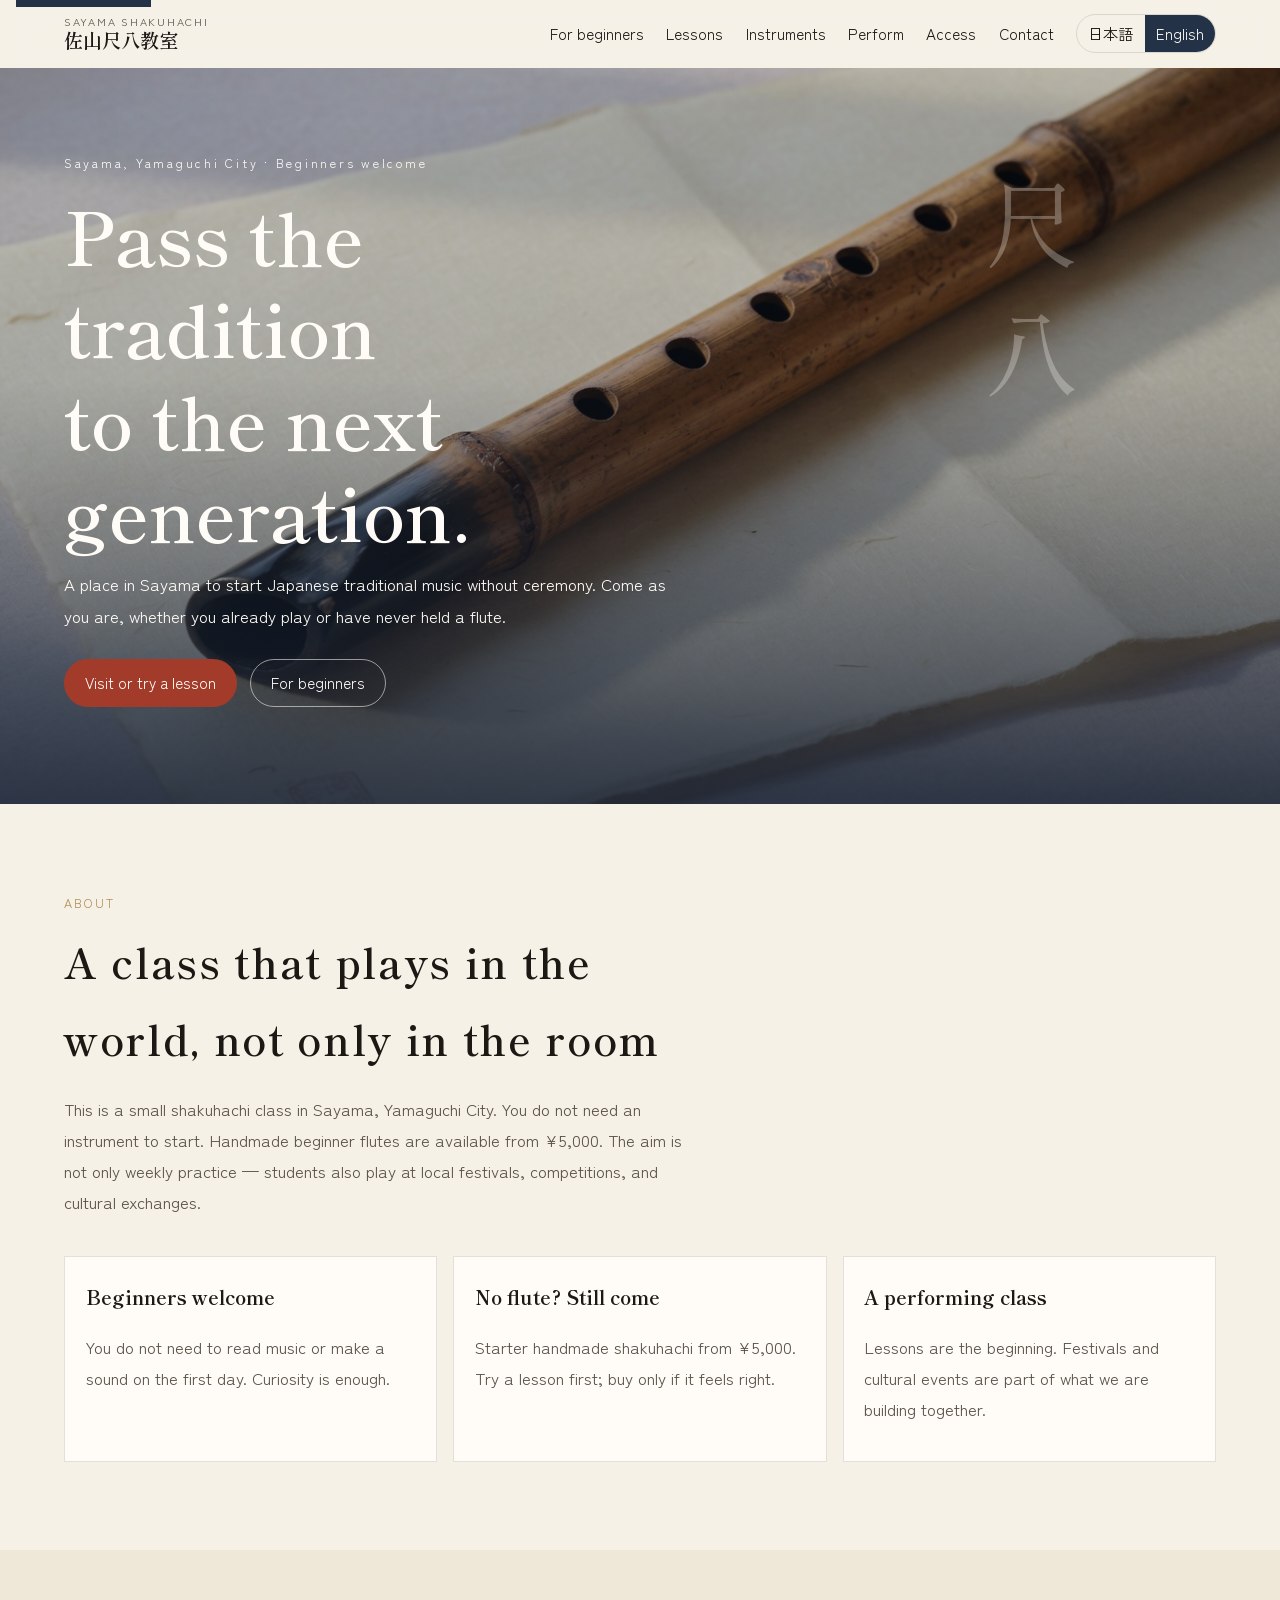
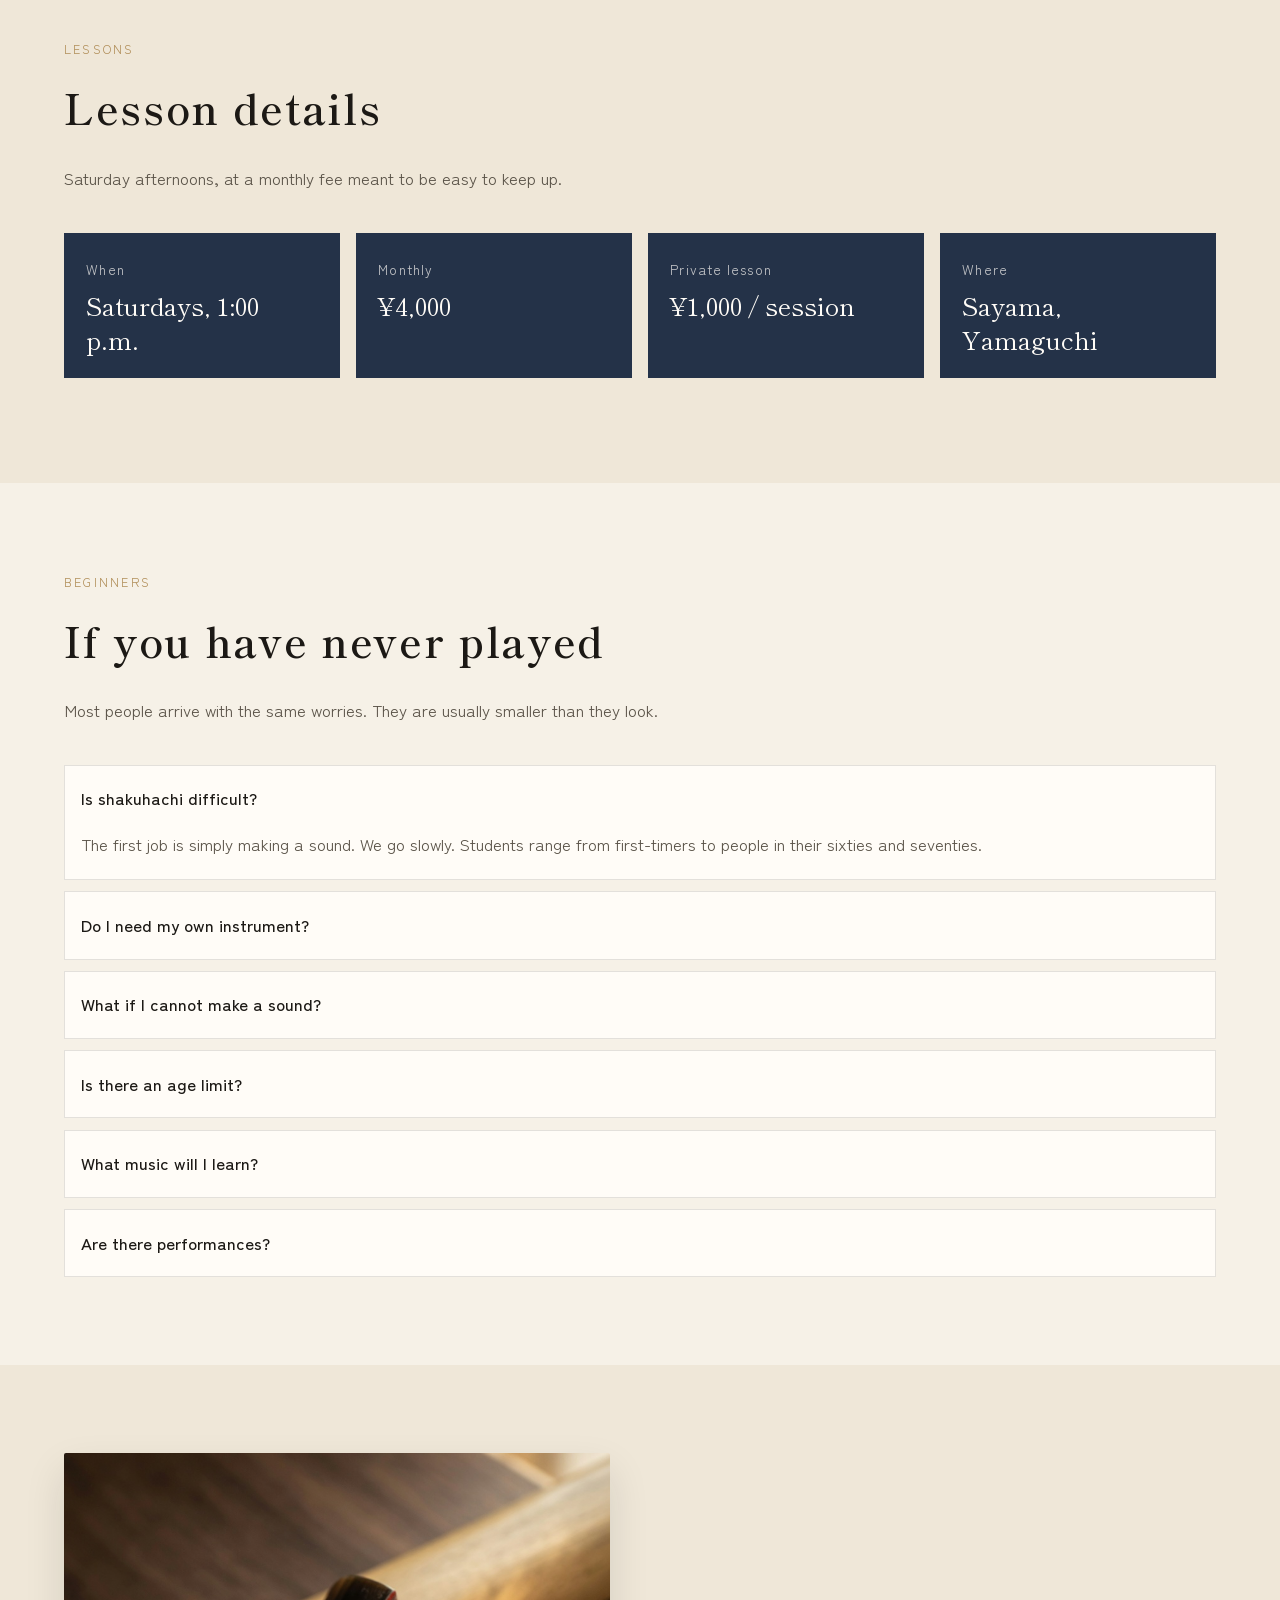
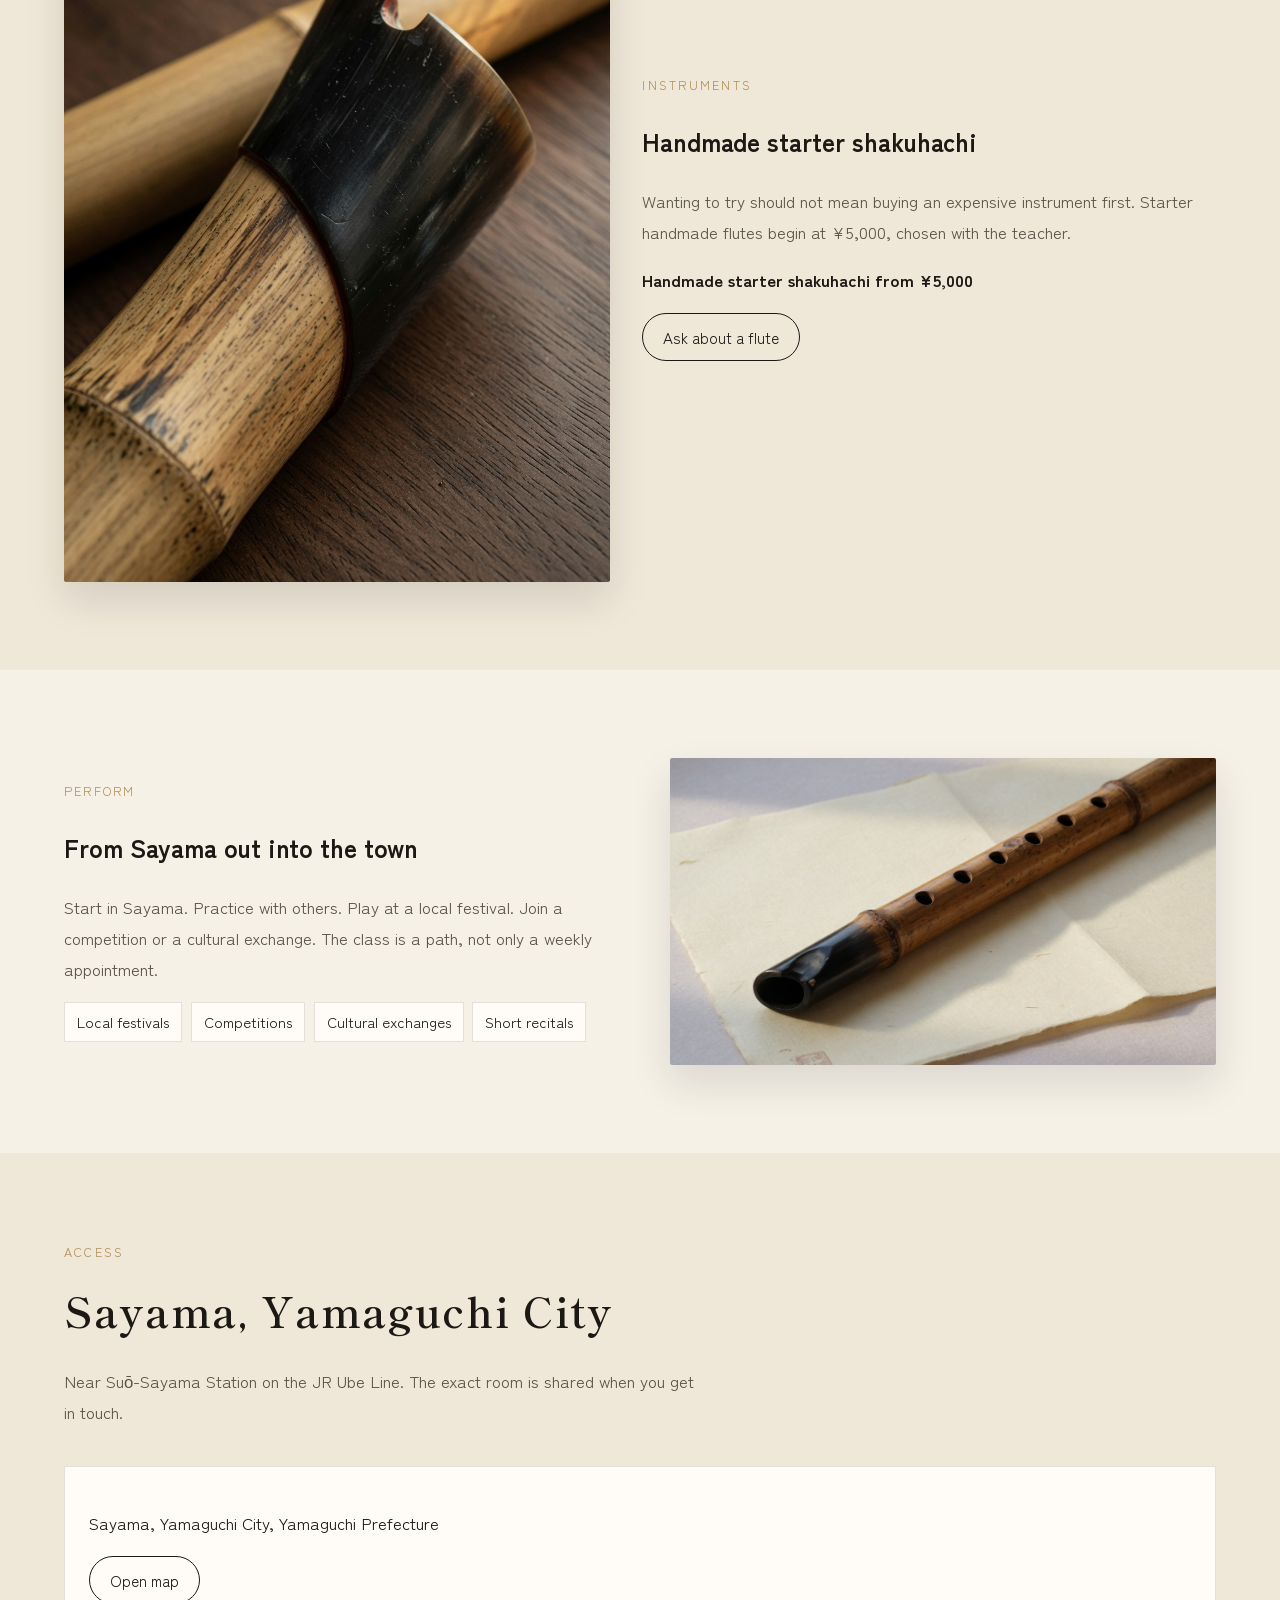
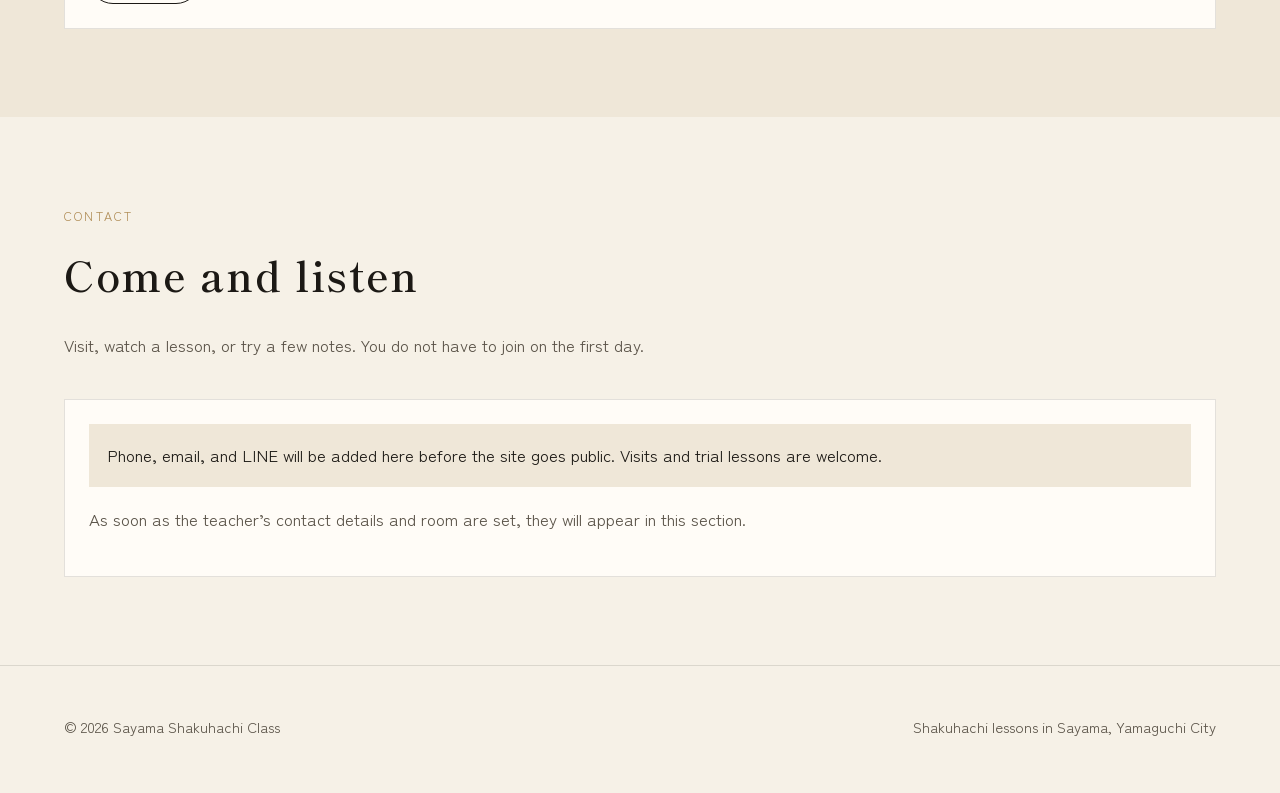
==== en/index.html @ f480b446 "Add Japanese-first shakuhachi class site. Static GitHub Pages site with an English version, ready to" ====
<!DOCTYPE html>
<html lang="en">
  <head>
    <meta charset="utf-8" />
    <meta name="viewport" content="width=device-width, initial-scale=1" />
    <title>Sayama Shakuhachi Class | Beginner-friendly lessons in Yamaguchi</title>
    <meta
      name="description"
      content="A beginner-friendly shakuhachi class in Sayama, Yamaguchi City. Saturdays at 1:00 p.m., ¥4,000 a month. Handmade starter flutes from ¥5,000. Play at local festivals and cultural exchanges."
    />
    <link rel="canonical" href="./" />
    <link rel="alternate" hreflang="en" href="./" />
    <link rel="alternate" hreflang="ja" href="../" />
    <link rel="icon" href="../img/favicon.svg" type="image/svg+xml" />
    <meta property="og:title" content="Sayama Shakuhachi Class | Yamaguchi City" />
    <meta
      property="og:description"
      content="Beginner-friendly shakuhachi lessons in Sayama, Yamaguchi City. Saturdays at 1:00 p.m., ¥4,000 a month."
    />
    <meta property="og:locale" content="en_US" />
    <meta property="og:image" content="../img/hero.jpg" />
    <link rel="preconnect" href="https://fonts.googleapis.com" />
    <link rel="preconnect" href="https://fonts.gstatic.com" crossorigin />
    <link
      href="https://fonts.googleapis.com/css2?family=Shippori+Mincho:wght@500;600;700&family=Zen+Kaku+Gothic+New:wght@400;500;700&display=swap"
      rel="stylesheet"
    />
    <link rel="stylesheet" href="../css/style.css" />
  </head>
  <body>
    <a class="skip-link" href="#main">Skip to content</a>
    <header class="site-header">
      <a class="brand" href="./">
        <span class="brand-en">Sayama Shakuhachi</span>
        <span class="brand-ja">佐山尺八教室</span>
      </a>
      <button class="nav-toggle" type="button" aria-expanded="false" aria-controls="site-nav">Menu</button>
      <nav class="site-nav" id="site-nav">
        <a href="#beginners">For beginners</a>
        <a href="#lessons">Lessons</a>
        <a href="#instruments">Instruments</a>
        <a href="#performances">Perform</a>
        <a href="#access">Access</a>
        <a href="#contact">Contact</a>
        <div class="lang-switch" aria-label="Language">
          <a href="../">日本語</a>
          <a href="./" aria-current="page">English</a>
        </div>
      </nav>
    </header>

    <main id="main">
      <section class="hero">
        <img src="../img/hero.jpg" alt="A shakuhachi flute resting on handmade paper" />
        <p class="kana" aria-hidden="true">尺八</p>
        <div class="hero-copy">
          <p class="eyebrow">Sayama, Yamaguchi City · Beginners welcome</p>
          <h1>Pass the tradition<br />to the next generation.</h1>
          <p class="lede">
            A place in Sayama to start Japanese traditional music without ceremony. Come as you are, whether you already play or have never held a flute.
          </p>
          <div class="hero-actions">
            <a class="button button-primary" href="#contact">Visit or try a lesson</a>
            <a class="button button-ghost" href="#beginners">For beginners</a>
          </div>
        </div>
      </section>

      <section class="section">
        <div class="section-narrow">
          <div class="section-head">
            <p class="section-kicker">ABOUT</p>
            <h2>A class that plays in the world, not only in the room</h2>
            <p class="muted">
              This is a small shakuhachi class in Sayama, Yamaguchi City. You do not need an instrument to start. Handmade beginner flutes are available from ¥5,000. The aim is not only weekly practice — students also play at local festivals, competitions, and cultural exchanges.
            </p>
          </div>
          <div class="pillars">
            <article class="pillar">
              <strong>Beginners welcome</strong>
              <p class="muted">You do not need to read music or make a sound on the first day. Curiosity is enough.</p>
            </article>
            <article class="pillar">
              <strong>No flute? Still come</strong>
              <p class="muted">Starter handmade shakuhachi from ¥5,000. Try a lesson first; buy only if it feels right.</p>
            </article>
            <article class="pillar">
              <strong>A performing class</strong>
              <p class="muted">Lessons are the beginning. Festivals and cultural events are part of what we are building together.</p>
            </article>
          </div>
        </div>
      </section>

      <section class="section" id="lessons" style="background: var(--paper-2)">
        <div class="section-narrow">
          <div class="section-head">
            <p class="section-kicker">LESSONS</p>
            <h2>Lesson details</h2>
            <p class="muted">Saturday afternoons, at a monthly fee meant to be easy to keep up.</p>
          </div>
          <dl class="facts">
            <div class="fact">
              <dt>When</dt>
              <dd>Saturdays, 1:00 p.m.</dd>
            </div>
            <div class="fact">
              <dt>Monthly</dt>
              <dd>¥4,000</dd>
            </div>
            <div class="fact">
              <dt>Private lesson</dt>
              <dd>¥1,000 / session</dd>
            </div>
            <div class="fact">
              <dt>Where</dt>
              <dd>Sayama, Yamaguchi</dd>
            </div>
          </dl>
        </div>
      </section>

      <section class="section" id="beginners">
        <div class="section-narrow">
          <div class="section-head">
            <p class="section-kicker">BEGINNERS</p>
            <h2>If you have never played</h2>
            <p class="muted">Most people arrive with the same worries. They are usually smaller than they look.</p>
          </div>
          <div class="faq">
            <details open>
              <summary>Is shakuhachi difficult?</summary>
              <p>The first job is simply making a sound. We go slowly. Students range from first-timers to people in their sixties and seventies.</p>
            </details>
            <details>
              <summary>Do I need my own instrument?</summary>
              <p>No. Handmade starter flutes are available from ¥5,000. Come and try before you buy.</p>
            </details>
            <details>
              <summary>What if I cannot make a sound?</summary>
              <p>That is normal. Air escapes at first. The class exists partly to share the moment it finally speaks.</p>
            </details>
            <details>
              <summary>Is there an age limit?</summary>
              <p>No upper limit. Current students include people aged 60–70. Younger students and complete beginners are especially welcome.</p>
            </details>
            <details>
              <summary>What music will I learn?</summary>
              <p>Breath and fingering first, then classical pieces and approachable tunes. We do not rush anyone into repertoire they are not ready for.</p>
            </details>
            <details>
              <summary>Are there performances?</summary>
              <p>Yes. Local festivals, competitions, and cultural exchanges. You can take part when you want to — it is an invitation, not a requirement.</p>
            </details>
          </div>
        </div>
      </section>

      <section class="section" id="instruments" style="background: var(--paper-2)">
        <div class="section-narrow split">
          <img src="../img/detail.jpg" alt="Close-up of a shakuhachi blowing edge" />
          <div>
            <p class="section-kicker">INSTRUMENTS</p>
            <h2>Handmade starter shakuhachi</h2>
            <p class="muted">
              Wanting to try should not mean buying an expensive instrument first. Starter handmade flutes begin at ¥5,000, chosen with the teacher.
            </p>
            <p><strong>Handmade starter shakuhachi from ¥5,000</strong></p>
            <a class="button button-on-paper" href="#contact">Ask about a flute</a>
          </div>
        </div>
      </section>

      <section class="section" id="performances">
        <div class="section-narrow split reverse">
          <img src="../img/hero.jpg" alt="A shakuhachi at rest" />
          <div>
            <p class="section-kicker">PERFORM</p>
            <h2>From Sayama out into the town</h2>
            <p class="muted">
              Start in Sayama. Practice with others. Play at a local festival. Join a competition or a cultural exchange. The class is a path, not only a weekly appointment.
            </p>
            <ul class="chips">
              <li>Local festivals</li>
              <li>Competitions</li>
              <li>Cultural exchanges</li>
              <li>Short recitals</li>
            </ul>
          </div>
        </div>
      </section>

      <section class="section" id="access" style="background: var(--paper-2)">
        <div class="section-narrow">
          <div class="section-head">
            <p class="section-kicker">ACCESS</p>
            <h2>Sayama, Yamaguchi City</h2>
            <p class="muted">
              Near Suō-Sayama Station on the JR Ube Line. The exact room is shared when you get in touch.
            </p>
          </div>
          <div class="access-card">
            <p><strong data-venue-name></strong></p>
            <p data-venue-address>Sayama, Yamaguchi City, Yamaguchi Prefecture</p>
            <a class="button button-on-paper" data-maps-href href="https://maps.google.com/?q=山口県山口市佐山" target="_blank" rel="noopener">Open map</a>
          </div>
        </div>
      </section>

      <section class="section" id="contact">
        <div class="section-narrow">
          <div class="section-head">
            <p class="section-kicker">CONTACT</p>
            <h2>Come and listen</h2>
            <p class="muted">Visit, watch a lesson, or try a few notes. You do not have to join on the first day.</p>
          </div>
          <div class="contact-card" data-contact-ready hidden>
            <dl class="contact-list">
              <div data-requires hidden>
                <dt>Email</dt>
                <dd><a data-email-href href="#"><span data-email-text></span></a></dd>
              </div>
              <div data-requires hidden>
                <dt>Phone</dt>
                <dd><a data-phone-href href="#"><span data-phone-text></span></a></dd>
              </div>
              <div data-requires hidden>
                <dt>LINE</dt>
                <dd><a data-line-href href="#">Add on LINE</a></dd>
              </div>
            </dl>
          </div>
          <div class="contact-card" data-contact-pending>
            <p class="notice">Phone, email, and LINE will be added here before the site goes public. Visits and trial lessons are welcome.</p>
            <p class="muted">As soon as the teacher’s contact details and room are set, they will appear in this section.</p>
          </div>
        </div>
      </section>
    </main>

    <footer class="site-footer">
      <p>© <span data-year></span> Sayama Shakuhachi Class</p>
      <p>Shakuhachi lessons in Sayama, Yamaguchi City</p>
    </footer>
    <script src="../js/config.js"></script>
    <script src="../js/main.js"></script>
  </body>
</html>
---- css/style.css ----
:root {
  --paper: #f6f1e7;
  --paper-2: #efe7d8;
  --ink: #1c1915;
  --ink-soft: #5a5348;
  --line: rgba(28, 25, 21, 0.12);
  --indigo: #243248;
  --indigo-deep: #182233;
  --bamboo: #6d7f54;
  --vermillion: #a33b2b;
  --gold: #b08d57;
  --white: #fffcf7;
  --shadow: 0 18px 40px rgba(28, 25, 21, 0.12);
  --serif: "Shippori Mincho", "Hiragino Mincho ProN", "Yu Mincho", serif;
  --sans: "Zen Kaku Gothic New", "Hiragino Sans", "Yu Gothic", sans-serif;
  --header: 4.25rem;
}

*,
*::before,
*::after {
  box-sizing: border-box;
}

html {
  scroll-behavior: smooth;
}

html:lang(ja) {
  hanging-punctuation: allow-end;
}

html,
body {
  max-width: 100%;
}

body {
  margin: 0;
  color: var(--ink);
  background: var(--paper);
  font-family: var(--sans);
  font-size: 1.05rem;
  line-height: 1.85;
  text-underline-offset: 0.18em;
}

body.nav-open {
  overflow: hidden;
}

img {
  max-width: 100%;
  height: auto;
  display: block;
}

a {
  color: inherit;
}

a:hover {
  color: var(--vermillion);
}

:focus-visible {
  outline: 2px solid var(--vermillion);
  outline-offset: 3px;
}

.skip-link {
  position: absolute;
  left: 1rem;
  top: -40px;
  z-index: 80;
  background: var(--indigo);
  color: var(--white);
  padding: 0.5rem 0.8rem;
}

.skip-link:focus {
  top: 1rem;
}

.site-header {
  position: sticky;
  top: 0;
  z-index: 40;
  display: flex;
  align-items: center;
  justify-content: space-between;
  gap: 1rem;
  min-height: var(--header);
  padding: 0.7rem 1.25rem;
  background: rgba(246, 241, 231, 0.88);
  backdrop-filter: blur(14px);
  border-bottom: 1px solid transparent;
}

.site-header.is-scrolled {
  border-bottom-color: var(--line);
}

.brand {
  display: flex;
  flex-direction: column;
  text-decoration: none;
  line-height: 1.2;
}

.brand-en {
  font-size: 0.68rem;
  letter-spacing: 0.16em;
  color: var(--ink-soft);
  text-transform: uppercase;
}

.brand-ja {
  font-family: var(--serif);
  font-size: 1.2rem;
  font-weight: 600;
}

.nav-toggle {
  display: none;
  margin-left: auto;
  flex: 0 0 auto;
  min-width: 2.75rem;
  height: 2.75rem;
  padding: 0 0.7rem;
  border: 1px solid var(--ink);
  background: var(--white);
  color: var(--ink);
  font-size: 0.85rem;
  letter-spacing: 0.08em;
  cursor: pointer;
}

.site-nav {
  display: flex;
  align-items: center;
  gap: 1.4rem;
}

.site-nav a {
  text-decoration: none;
  font-size: 0.95rem;
}

.lang-switch {
  display: inline-flex;
  border: 1px solid var(--line);
  border-radius: 999px;
  overflow: hidden;
  font-size: 0.82rem;
}

.lang-switch a {
  padding: 0.28rem 0.7rem;
  text-decoration: none;
}

.lang-switch a[aria-current="page"] {
  background: var(--indigo);
  color: var(--white);
}

.hero {
  position: relative;
  display: block;
  min-height: min(46rem, calc(100svh - var(--header)));
  color: var(--white);
  overflow: hidden;
}

.hero img {
  position: absolute;
  inset: 0;
  z-index: 0;
  width: 100%;
  height: 100%;
  max-width: none;
  object-fit: cover;
}

.hero::after {
  content: "";
  position: absolute;
  inset: 0;
  background: linear-gradient(
    180deg,
    rgba(24, 34, 51, 0.18) 0%,
    rgba(24, 34, 51, 0.28) 42%,
    rgba(24, 34, 51, 0.86) 100%
  );
}

.hero-copy {
  position: relative;
  z-index: 1;
  width: 100%;
  max-width: 46rem;
  padding: 8vh 1.25rem 10vh;
}

.eyebrow {
  display: inline-block;
  margin-bottom: 0.8rem;
  letter-spacing: 0.22em;
  font-size: 0.78rem;
}

.hero h1 {
  margin: 0 0 0.8rem;
  font-family: var(--serif);
  font-size: clamp(2.1rem, 8vw, 4.6rem);
  font-weight: 600;
  line-height: 1.25;
  letter-spacing: 0.06em;
  overflow-wrap: anywhere;
}

:lang(en) .hero h1 {
  letter-spacing: 0;
}

.lede {
  margin: 0 0 1.6rem;
  font-size: 1.05rem;
  line-height: 1.9;
  max-width: 38rem;
  overflow-wrap: anywhere;
}

.hero-actions {
  display: flex;
  flex-wrap: wrap;
  gap: 0.8rem;
}

.kana {
  position: absolute;
  z-index: 1;
  top: 12vh;
  right: 5vw;
  font-family: var(--serif);
  font-size: clamp(3rem, 8vw, 6rem);
  letter-spacing: 0.35em;
  writing-mode: vertical-rl;
  opacity: 0.28;
  pointer-events: none;
}

.button {
  display: inline-flex;
  align-items: center;
  justify-content: center;
  min-height: 3rem;
  padding: 0.55rem 1.25rem;
  border-radius: 999px;
  text-decoration: none;
  border: 1px solid transparent;
  font-size: 0.95rem;
}

.button-primary {
  background: var(--vermillion);
  color: var(--white);
}

.button-primary:hover {
  color: var(--white);
  filter: brightness(1.05);
}

.button-ghost {
  border-color: rgba(255, 252, 247, 0.55);
  color: var(--white);
}

.button-ghost:hover {
  color: var(--white);
  background: rgba(255, 252, 247, 0.08);
}

.button-on-paper {
  border-color: var(--ink);
}

.section {
  padding: 5.5rem 1.25rem;
}

.section-narrow {
  max-width: 72rem;
  margin: 0 auto;
}

.section-head {
  max-width: 40rem;
  margin-bottom: 2.4rem;
}

.section-head h2 {
  margin: 0 0 0.7rem;
  font-family: var(--serif);
  font-size: clamp(1.7rem, 4vw, 2.6rem);
  font-weight: 600;
  letter-spacing: 0.04em;
  overflow-wrap: anywhere;
}

.section-kicker {
  margin: 0 0 0.5rem;
  color: var(--gold);
  letter-spacing: 0.18em;
  font-size: 0.78rem;
}

.muted {
  color: var(--ink-soft);
}

.pillars {
  display: grid;
  gap: 1rem;
}

.pillar {
  background: var(--white);
  padding: 1.4rem 1.3rem 1.2rem;
  border: 1px solid var(--line);
}

.pillar strong {
  display: block;
  font-family: var(--serif);
  font-size: 1.2rem;
  margin-bottom: 0.4rem;
}

.facts {
  display: grid;
  gap: 1rem;
}

.fact {
  background: var(--indigo);
  color: var(--white);
  padding: 1.5rem 1.4rem 1.3rem;
}

.fact dt {
  margin: 0 0 0.35rem;
  opacity: 0.72;
  font-size: 0.86rem;
  letter-spacing: 0.08em;
}

.fact dd {
  margin: 0;
  font-family: var(--serif);
  font-size: 1.55rem;
  line-height: 1.4;
}

.split {
  display: grid;
  gap: 2rem;
  align-items: center;
}

.split img {
  width: 100%;
  border-radius: 2px;
  box-shadow: var(--shadow);
}

.faq {
  display: grid;
  gap: 0.7rem;
}

.faq details {
  background: var(--white);
  border: 1px solid var(--line);
  padding: 0.2rem 1rem;
}

.faq summary {
  cursor: pointer;
  font-weight: 500;
  padding: 0.9rem 0;
  list-style: none;
}

.faq summary::-webkit-details-marker {
  display: none;
}

.faq details p {
  margin: 0 0 1rem;
  color: var(--ink-soft);
}

.chips {
  display: flex;
  flex-wrap: wrap;
  gap: 0.55rem;
  padding: 0;
  margin: 1rem 0 0;
  list-style: none;
}

.chips li {
  border: 1px solid var(--line);
  padding: 0.35rem 0.75rem;
  background: var(--white);
  font-size: 0.92rem;
}

.access-card,
.contact-card {
  background: var(--white);
  border: 1px solid var(--line);
  padding: 1.5rem;
}

.contact-card[hidden],
[hidden] {
  display: none !important;
}

.contact-list {
  margin: 0;
}

.contact-list div {
  display: flex;
  justify-content: space-between;
  gap: 1rem;
  padding: 0.7rem 0;
  border-bottom: 1px solid var(--line);
}

.notice {
  background: var(--paper-2);
  padding: 1rem 1.1rem;
  margin: 0 0 1rem;
}

.site-footer {
  padding: 2rem 1.25rem 2.4rem;
  border-top: 1px solid var(--line);
  display: flex;
  flex-wrap: wrap;
  justify-content: space-between;
  gap: 0.8rem;
  color: var(--ink-soft);
  font-size: 0.92rem;
}

@media (min-width: 560px) {
  .facts {
    grid-template-columns: repeat(2, 1fr);
  }
}

@media (min-width: 720px) {
  .site-header,
  .hero-copy,
  .section,
  .site-footer {
    padding-left: 5vw;
    padding-right: 5vw;
  }

  .pillars {
    grid-template-columns: repeat(3, 1fr);
  }

  .split {
    grid-template-columns: 1fr 1.05fr;
  }

  .split.reverse {
    grid-template-columns: 1.05fr 1fr;
  }

  .split.reverse img {
    order: 2;
  }
}

@media (min-width: 960px) {
  .facts {
    grid-template-columns: repeat(4, 1fr);
  }
}

@media (max-width: 820px) {
  .site-header {
    padding-right: 6.5rem;
  }

  .nav-toggle {
    display: block;
    position: fixed;
    top: 0.65rem;
    right: 0.75rem;
    z-index: 60;
  }

  .lede {
    font-size: 0.98rem;
    padding-right: 0.25rem;
  }

  :lang(en) .hero h1 {
    font-size: 2rem;
  }

  .eyebrow {
    letter-spacing: 0.08em;
    overflow-wrap: anywhere;
  }

  .site-nav {
    position: fixed;
    inset: var(--header) 0 0 0;
    display: none;
    flex-direction: column;
    align-items: flex-start;
    gap: 0;
    padding: 1rem 1.25rem 2rem;
    background: var(--paper);
    overflow: auto;
  }

  .site-nav.is-open {
    display: flex;
  }

  .site-nav a {
    width: 100%;
    padding: 0.9rem 0;
    border-bottom: 1px solid var(--line);
    font-size: 1.1rem;
  }

  .lang-switch {
    margin-top: 1.2rem;
  }

  .kana {
    display: none;
  }
}

@media (prefers-reduced-motion: reduce) {
  html {
    scroll-behavior: auto;
  }
}
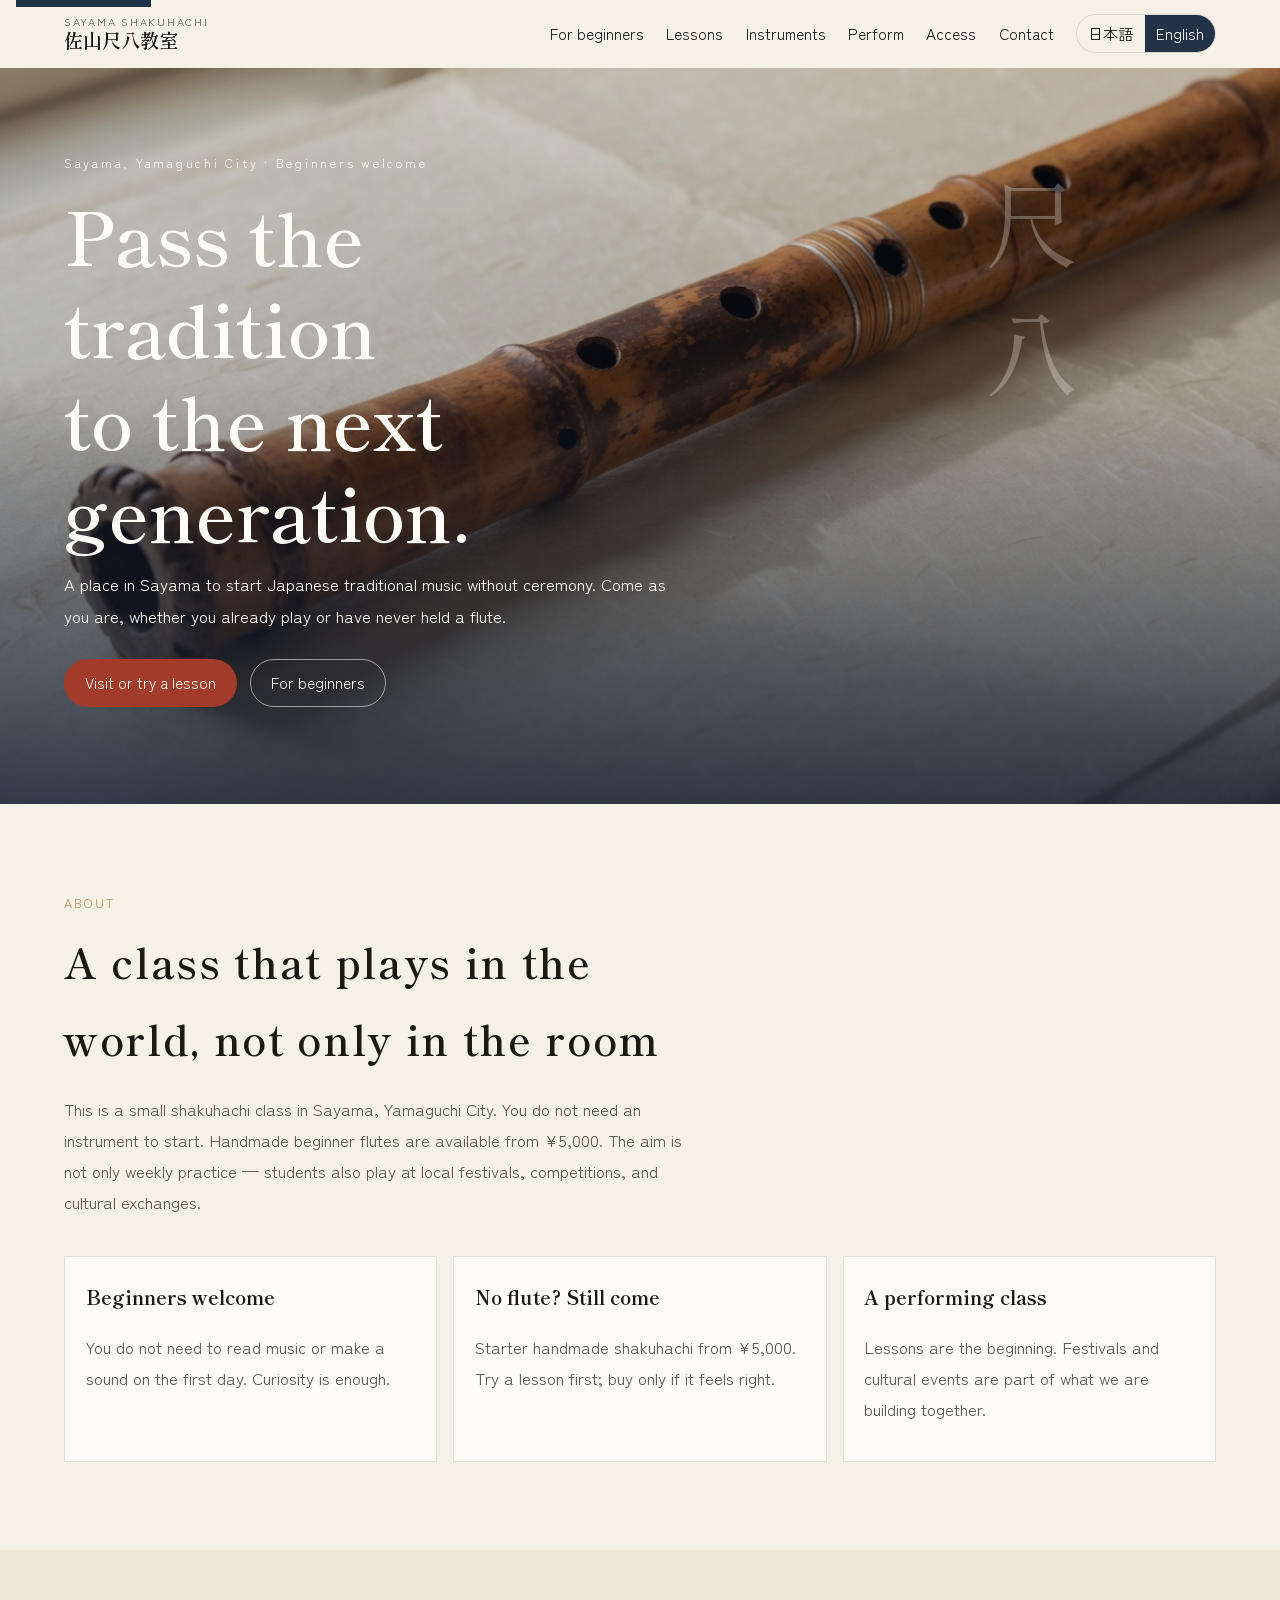
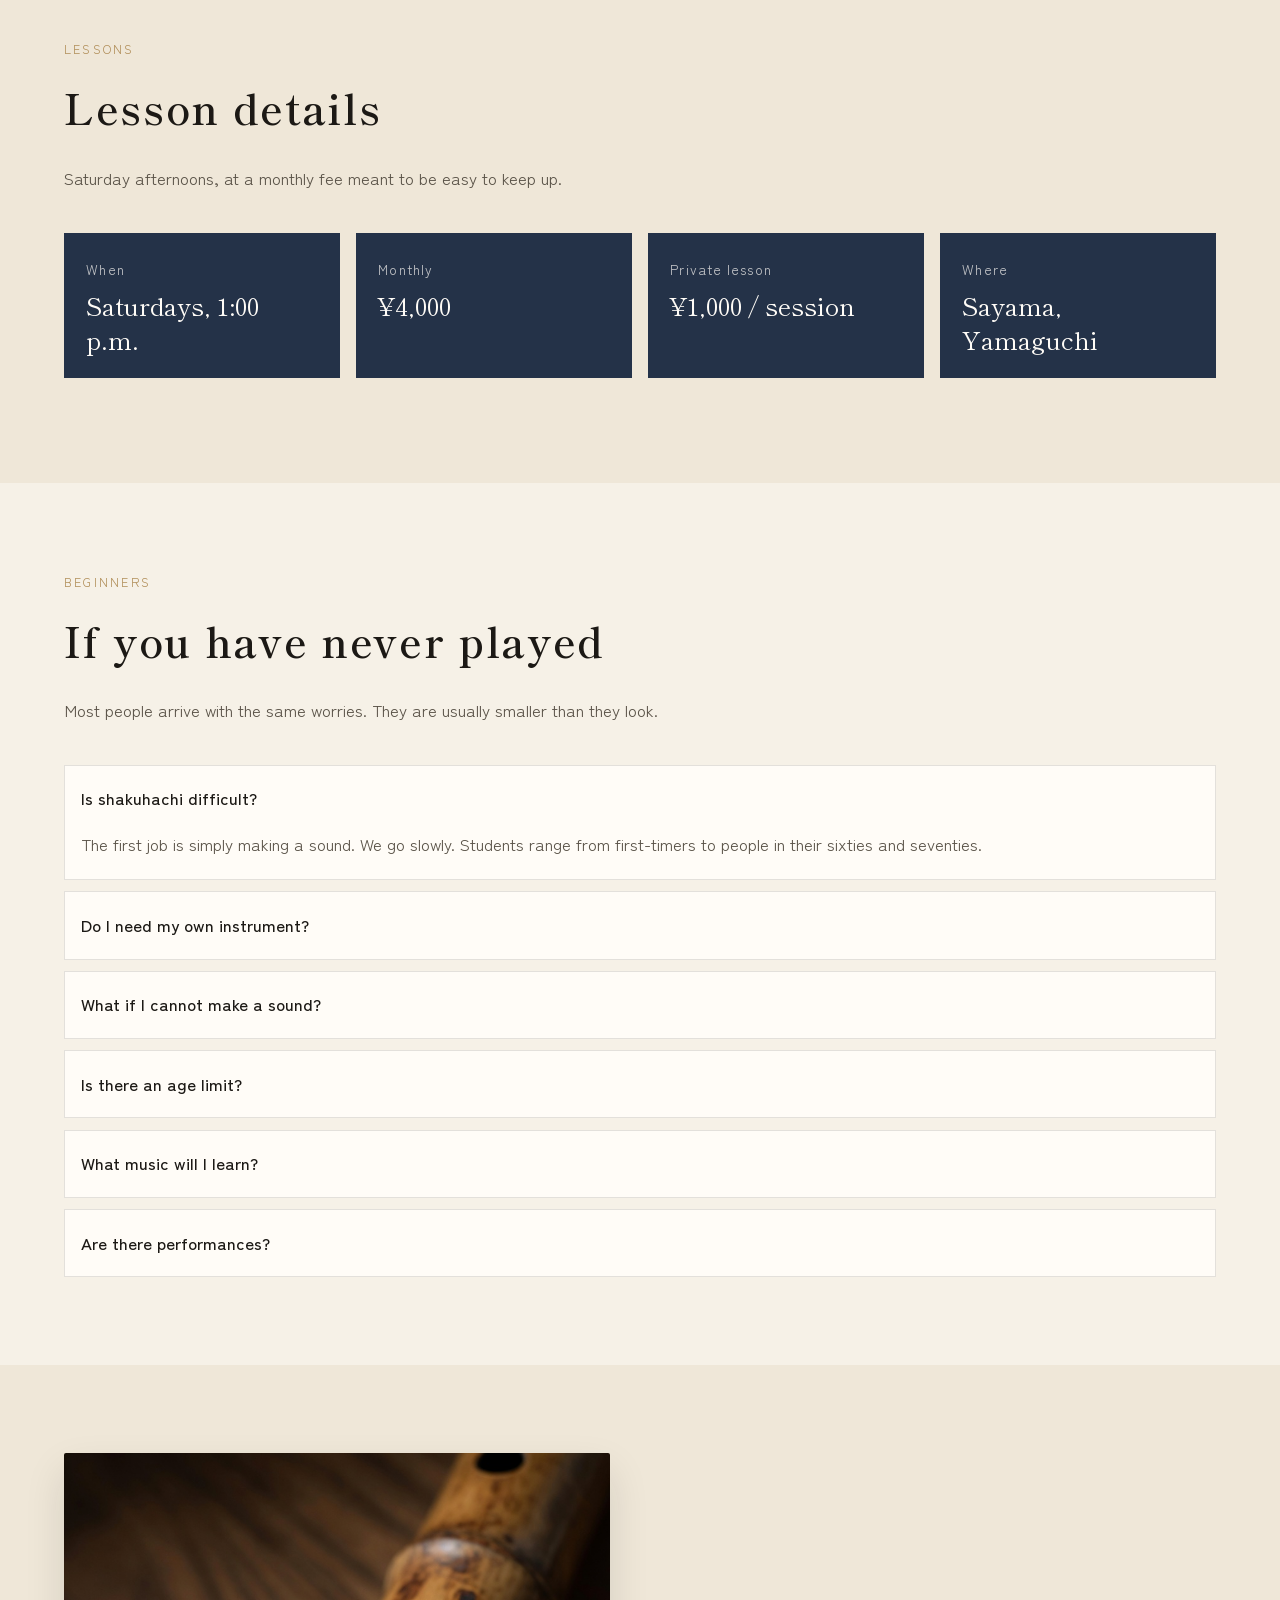
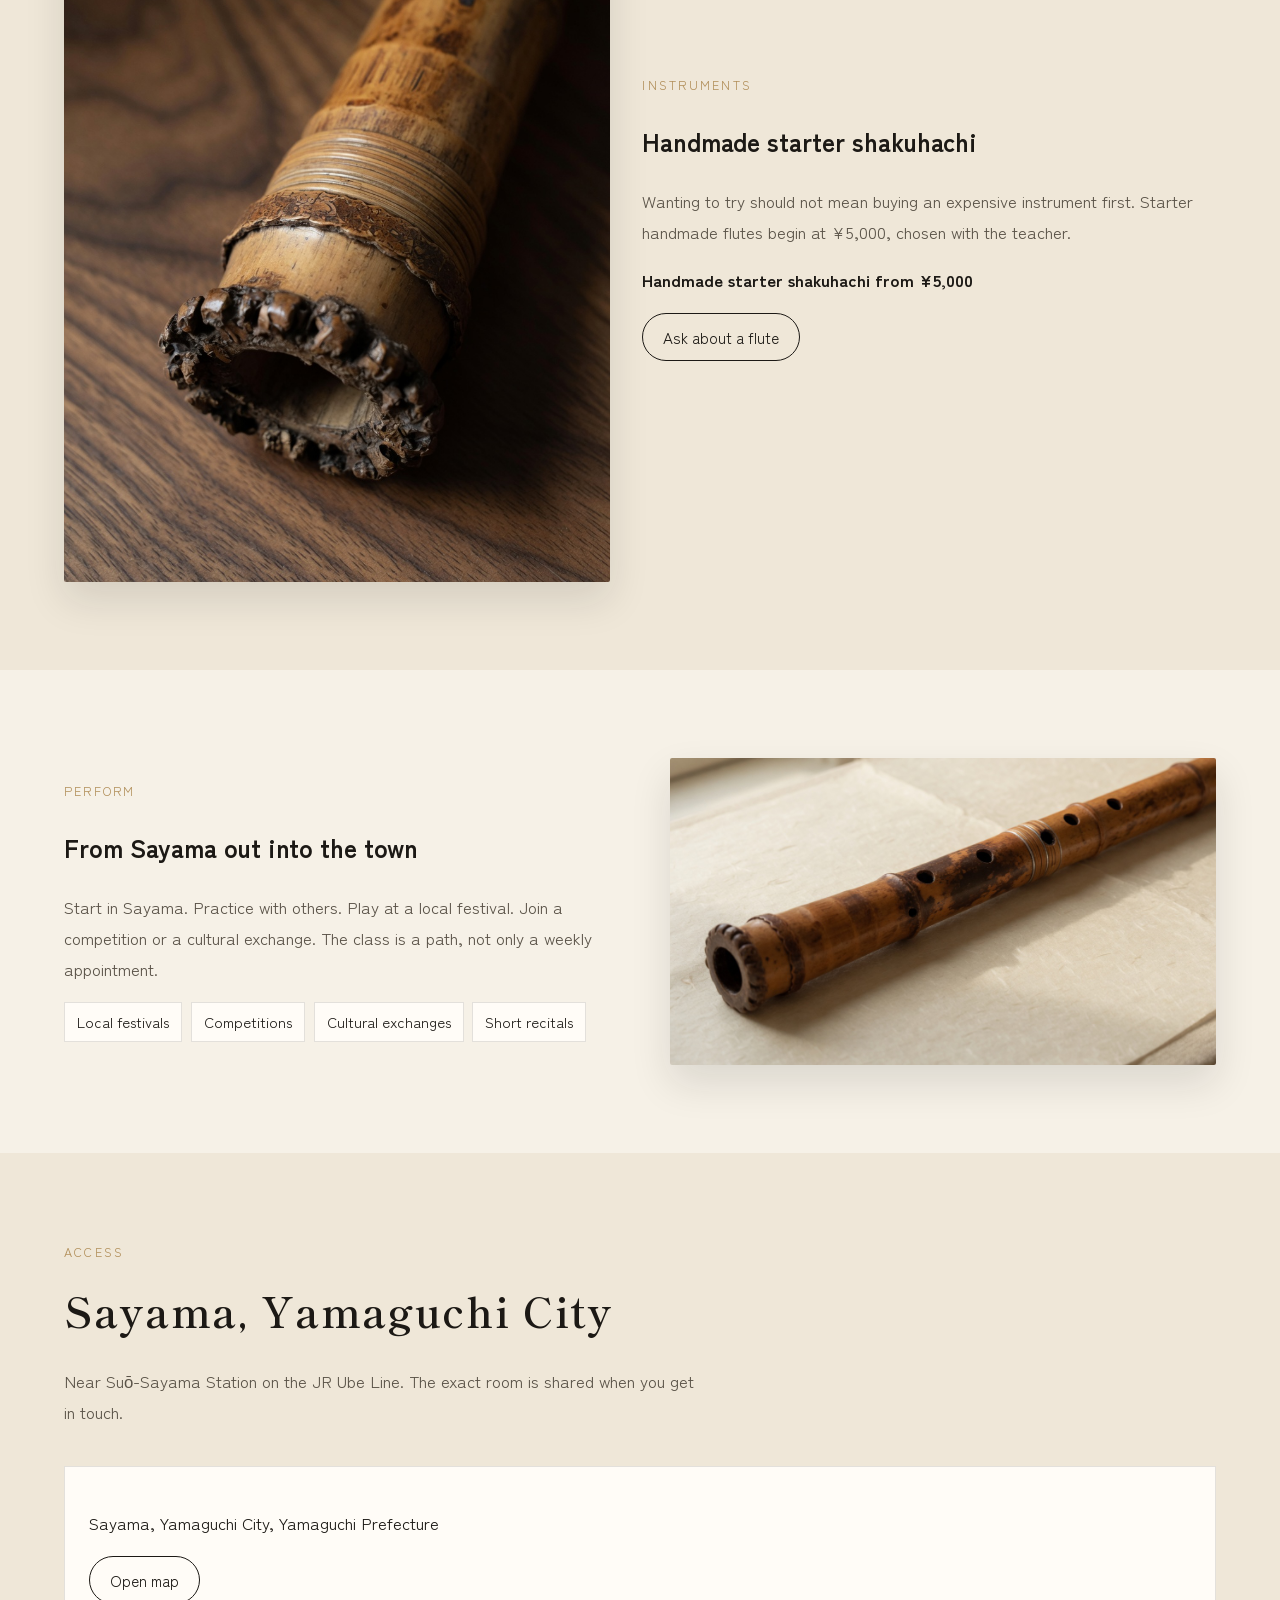
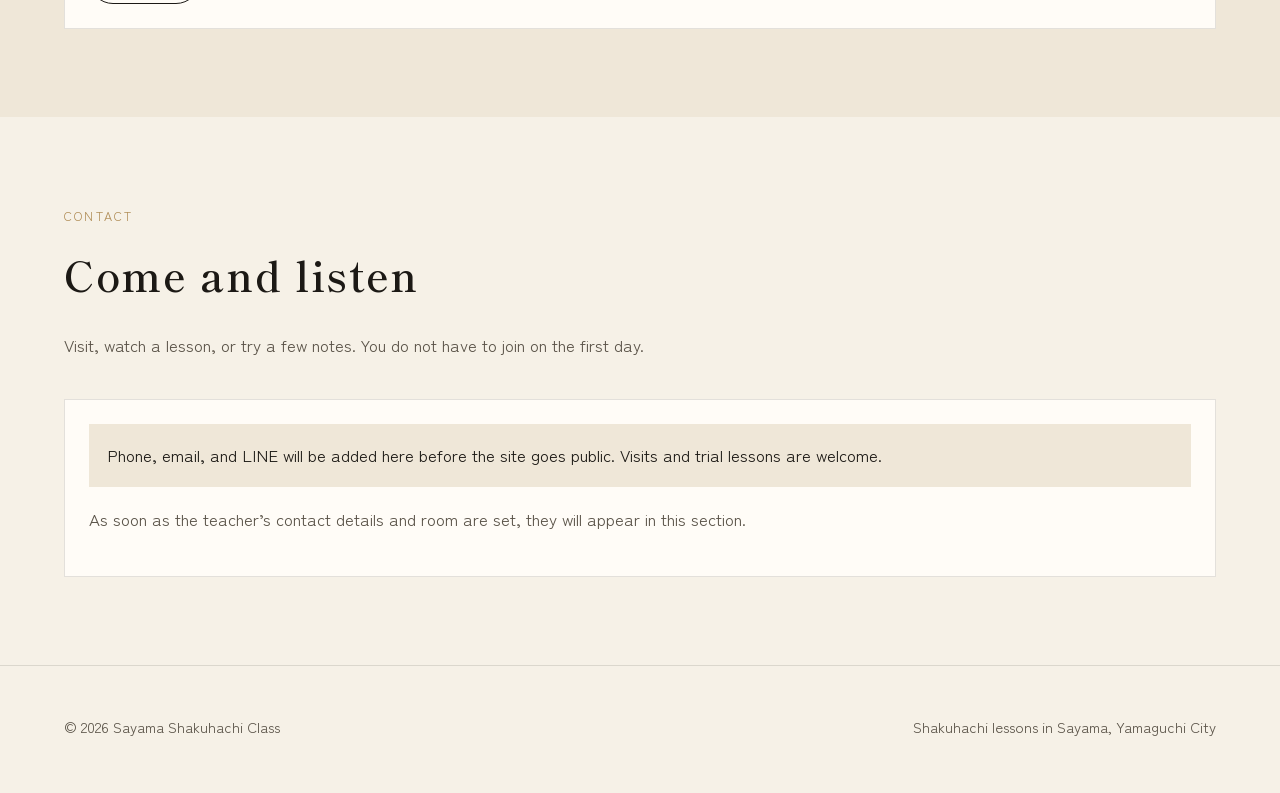
==== commit 7950ed5d: "Use the instructor’s handmade shakuhachi as the site photography. Replace the generic flute still-li" ====
--- a/en/index.html
+++ b/en/index.html
@@ -158,7 +158,7 @@
 
       <section class="section" id="instruments" style="background: var(--paper-2)">
         <div class="section-narrow split">
-          <img src="../img/detail.jpg" alt="Close-up of a shakuhachi blowing edge" />
+          <img src="../img/detail.jpg" alt="Close-up of the handmade shakuhachi root end" />
           <div>
             <p class="section-kicker">INSTRUMENTS</p>
             <h2>Handmade starter shakuhachi</h2>
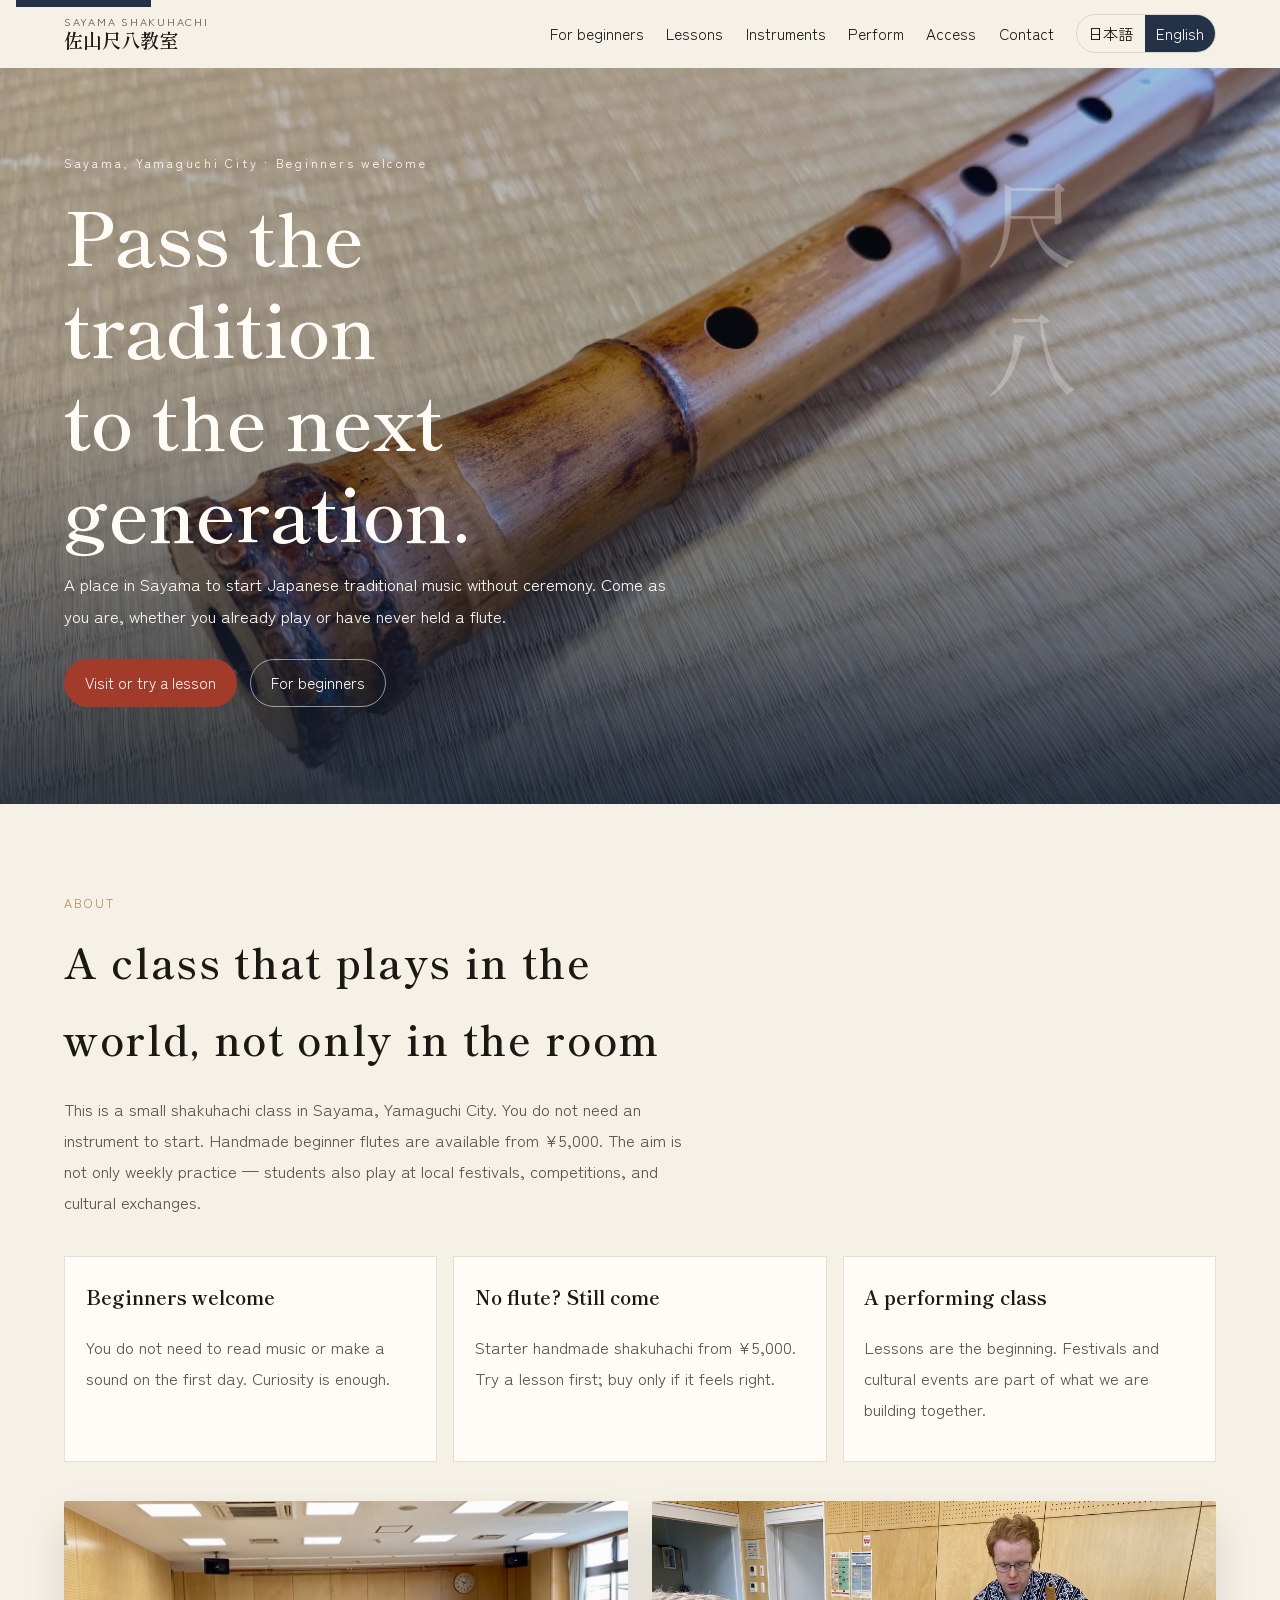
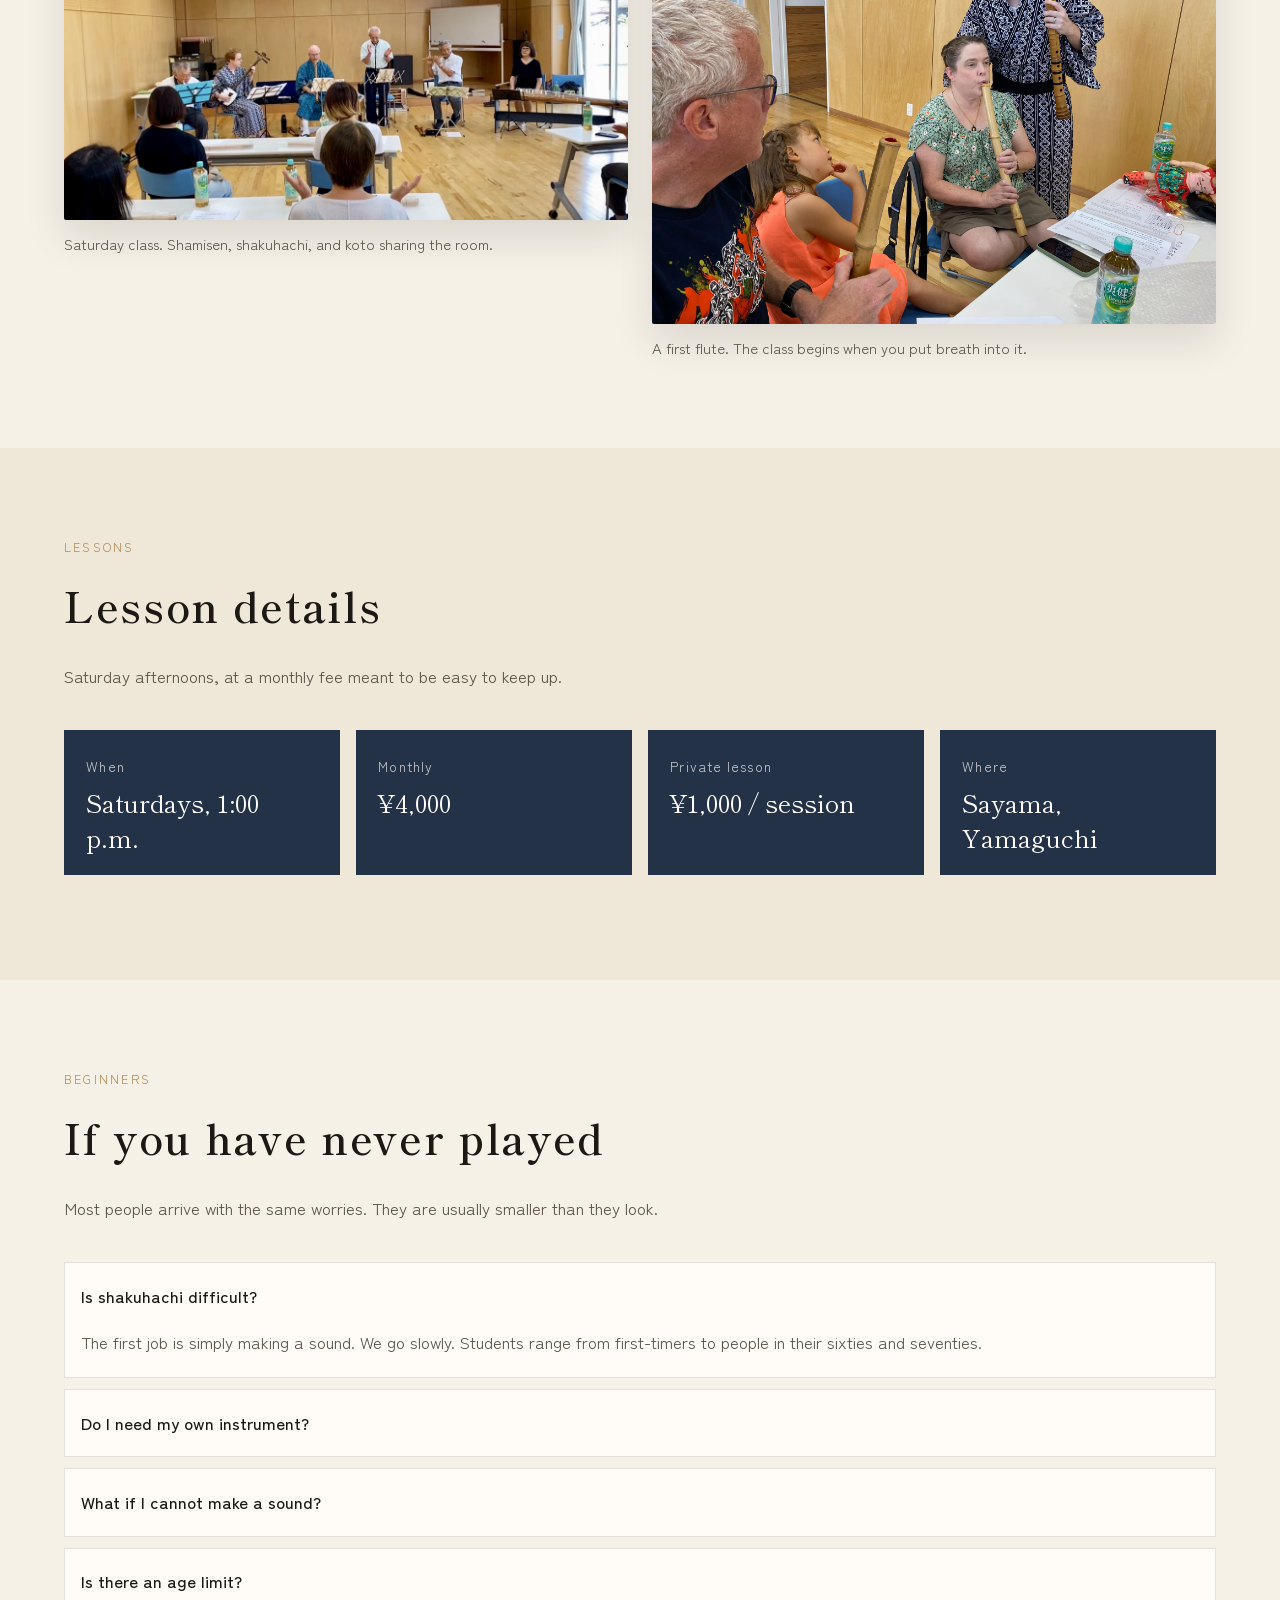
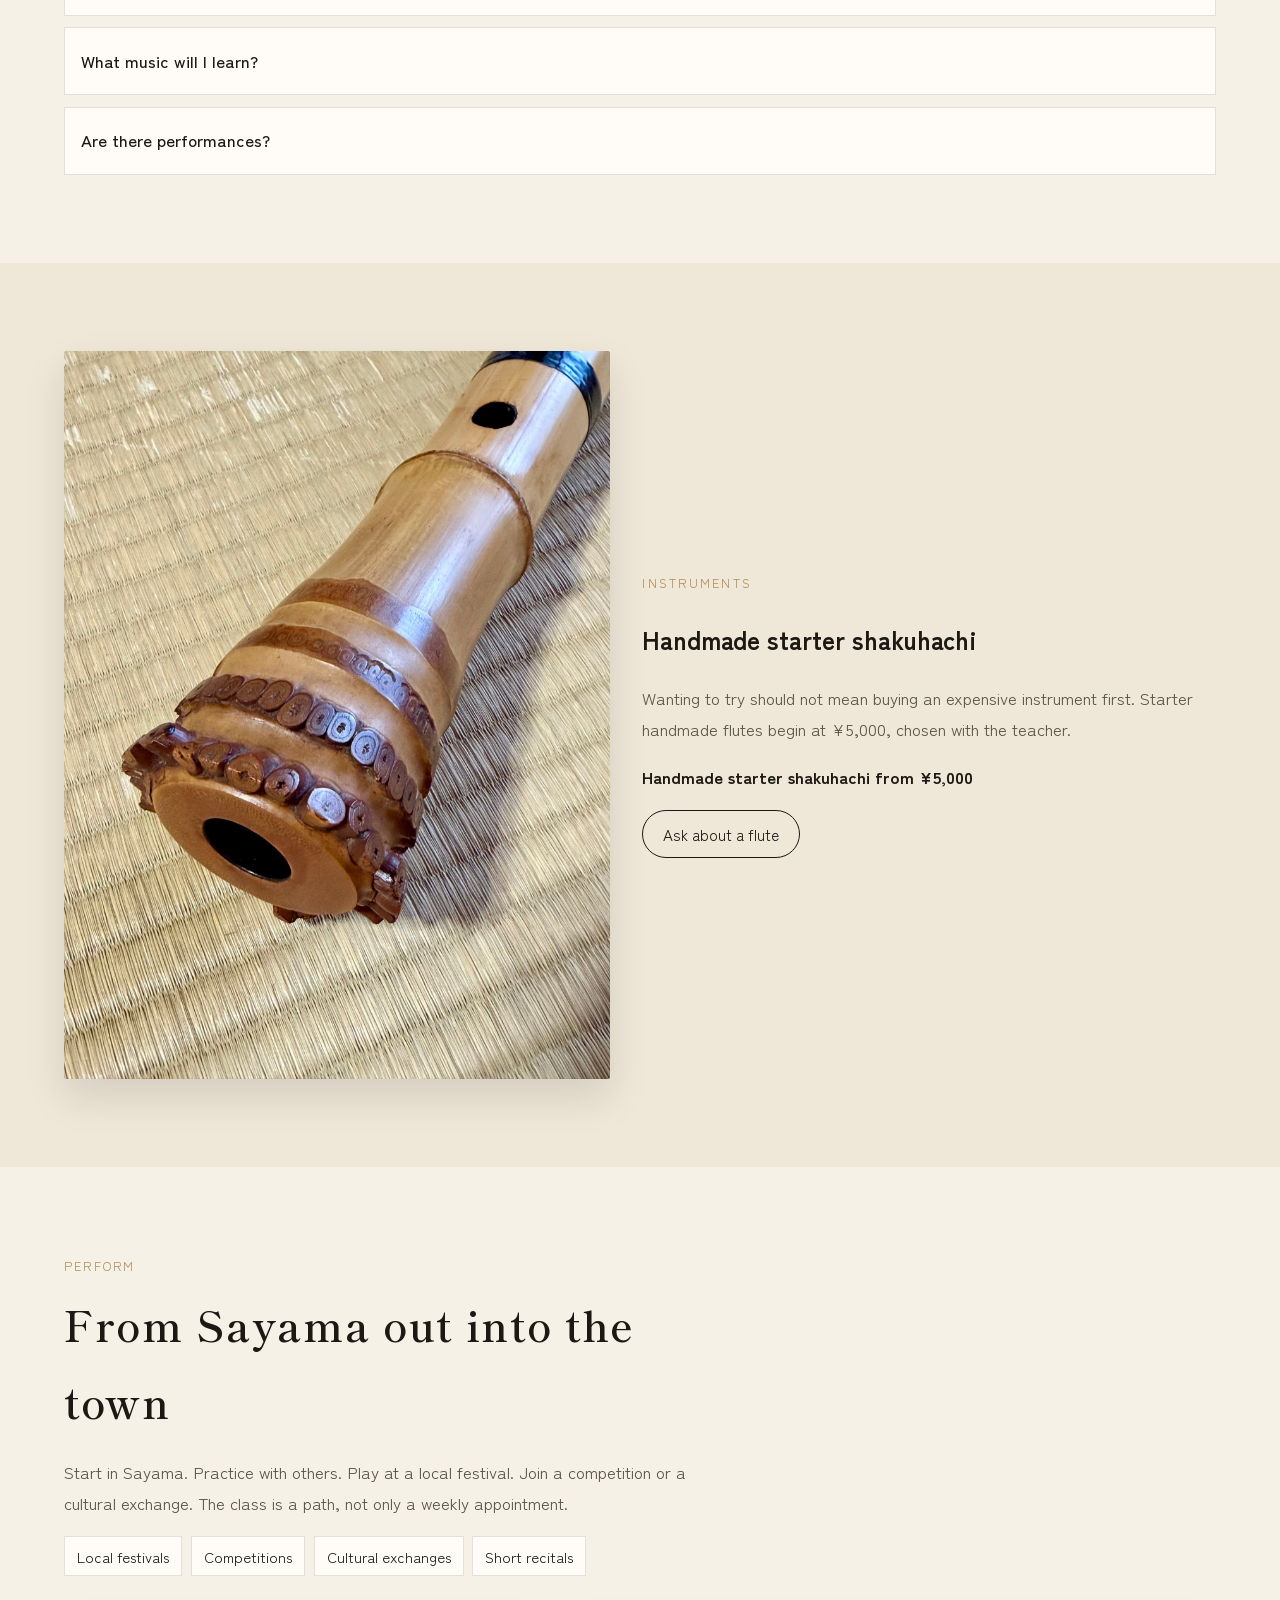
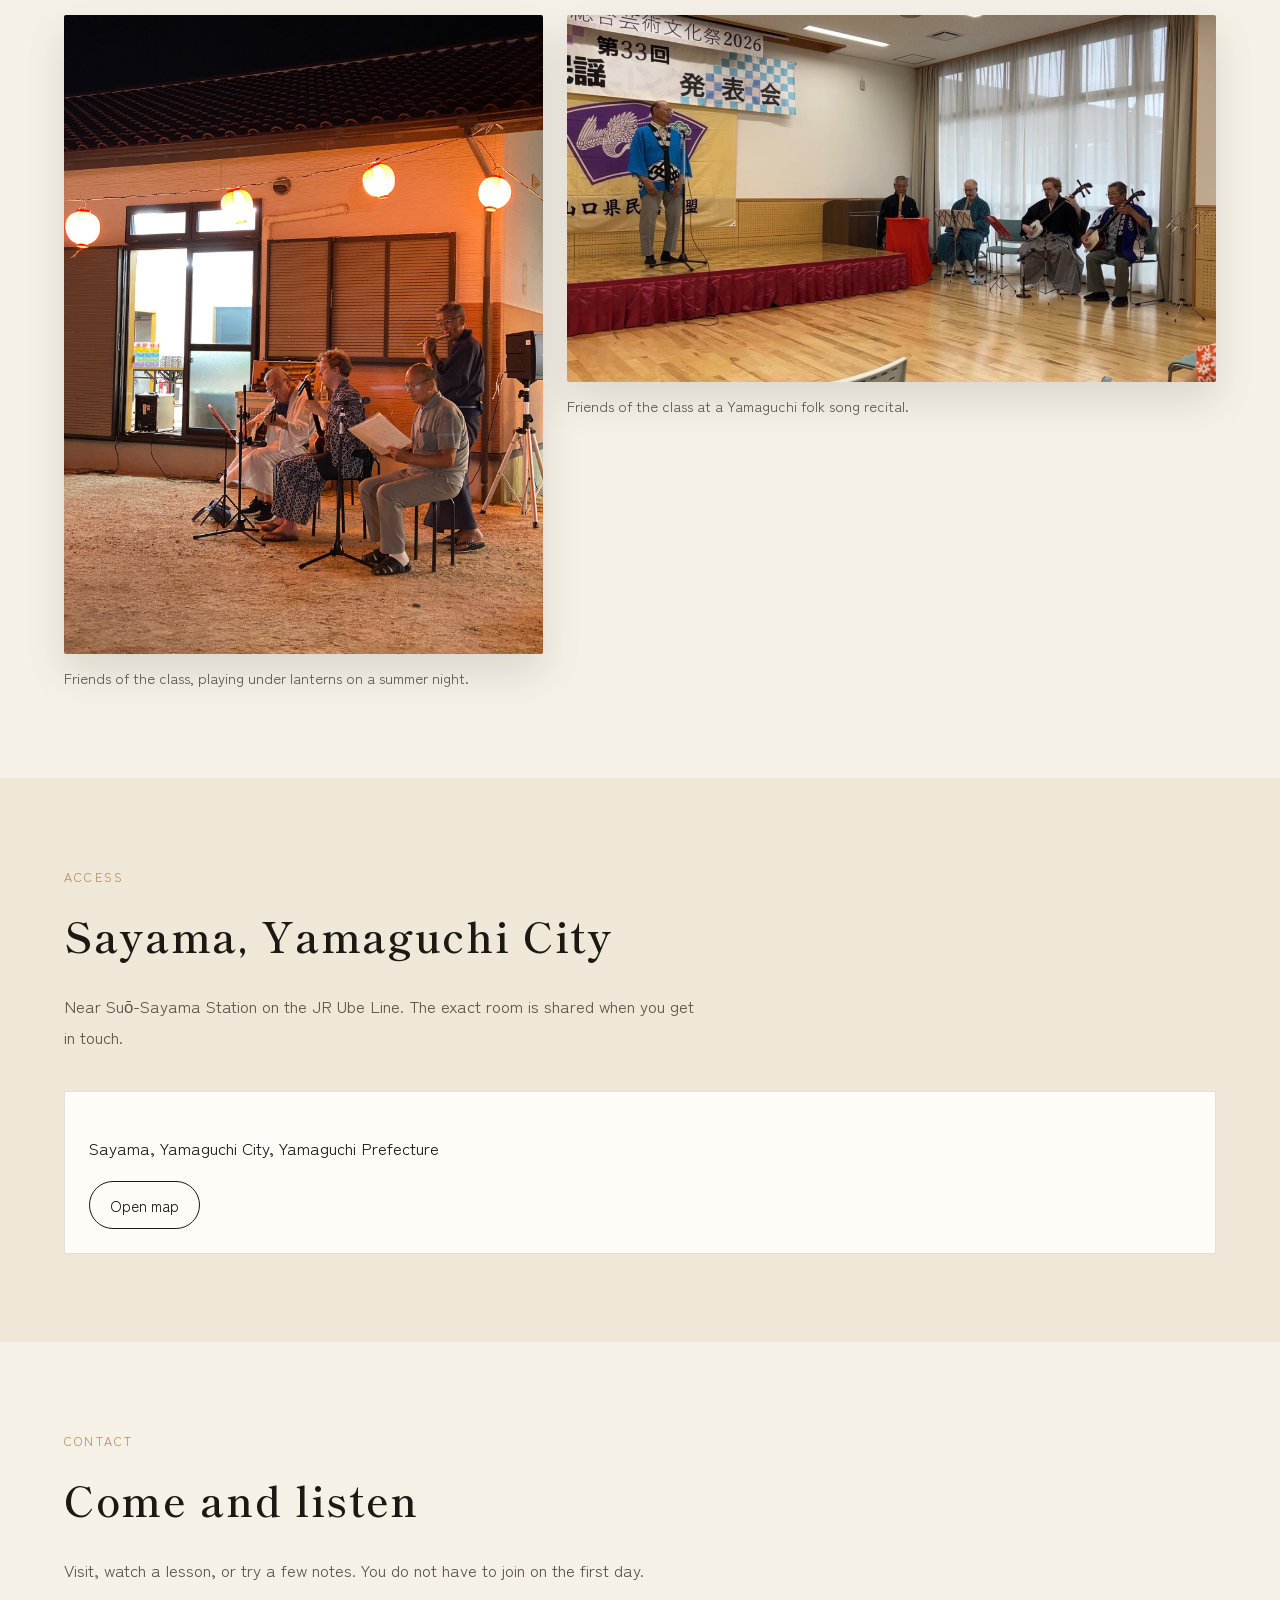
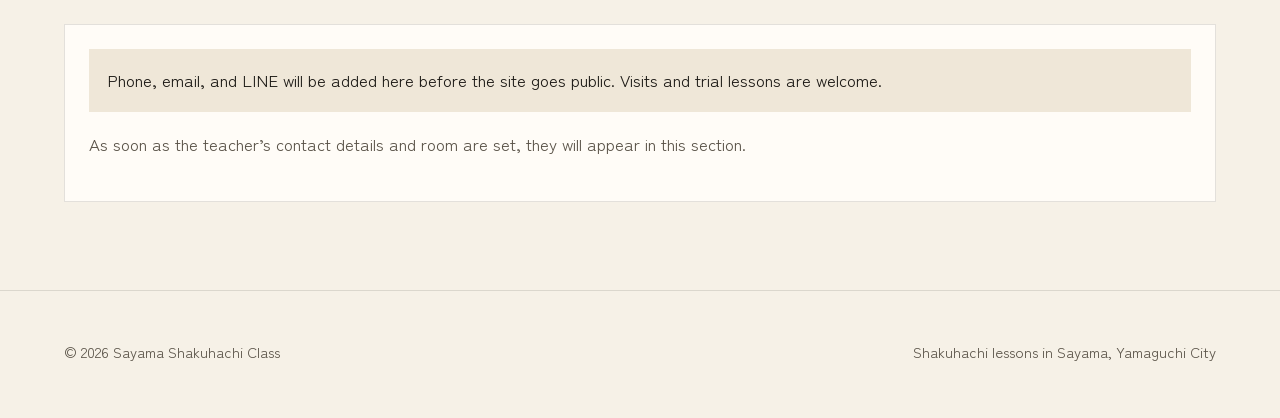
==== commit 28555453: "new photos" ====
--- a/en/index.html
+++ b/en/index.html
@@ -89,6 +89,22 @@
               <p class="muted">Lessons are the beginning. Festivals and cultural events are part of what we are building together.</p>
             </article>
           </div>
+          <div class="gallery">
+            <figure>
+              <img
+                src="../img/class1.jpg"
+                alt="Students watching a shamisen, shakuhachi, and koto ensemble during class in Sayama"
+              />
+              <figcaption>Saturday class. Shamisen, shakuhachi, and koto sharing the room.</figcaption>
+            </figure>
+            <figure>
+              <img
+                src="../img/class2.jpg"
+                alt="A first-time player trying a handmade starter shakuhachi, with the teacher standing nearby"
+              />
+              <figcaption>A first flute. The class begins when you put breath into it.</figcaption>
+            </figure>
+          </div>
         </div>
       </section>
 
@@ -172,9 +188,8 @@
       </section>
 
       <section class="section" id="performances">
-        <div class="section-narrow split reverse">
-          <img src="../img/hero.jpg" alt="A shakuhachi at rest" />
-          <div>
+        <div class="section-narrow">
+          <div class="section-head">
             <p class="section-kicker">PERFORM</p>
             <h2>From Sayama out into the town</h2>
             <p class="muted">
@@ -186,6 +201,22 @@
               <li>Cultural exchanges</li>
               <li>Short recitals</li>
             </ul>
+          </div>
+          <div class="gallery gallery-perform">
+            <figure>
+              <img
+                src="../img/performance1.jpg"
+                alt="Friends of the class playing shakuhachi and shamisen outdoors under paper lanterns"
+              />
+              <figcaption>Friends of the class, playing under lanterns on a summer night.</figcaption>
+            </figure>
+            <figure>
+              <img
+                src="../img/performance2.jpg"
+                alt="Friends of the class accompanying a folk singer at a Yamaguchi minyō recital"
+              />
+              <figcaption>Friends of the class at a Yamaguchi folk song recital.</figcaption>
+            </figure>
           </div>
         </div>
       </section>
--- a/css/style.css
+++ b/css/style.css
@@ -419,6 +419,33 @@
   font-size: 0.92rem;
 }
 
+.gallery {
+  display: grid;
+  gap: 1.5rem;
+  margin-top: 2.4rem;
+}
+
+.section-head + .gallery {
+  margin-top: 0;
+}
+
+.gallery figure {
+  margin: 0;
+}
+
+.gallery img {
+  width: 100%;
+  border-radius: 2px;
+  box-shadow: var(--shadow);
+}
+
+.gallery figcaption {
+  margin: 0.7rem 0 0;
+  color: var(--ink-soft);
+  font-size: 0.92rem;
+  line-height: 1.7;
+}
+
 .access-card,
 .contact-card {
   background: var(--white);
@@ -489,6 +516,16 @@
 
   .split.reverse img {
     order: 2;
+  }
+
+  .gallery {
+    grid-template-columns: 1fr 1fr;
+    gap: 1.6rem 1.5rem;
+    align-items: start;
+  }
+
+  .gallery-perform {
+    grid-template-columns: minmax(0, 0.85fr) minmax(0, 1.15fr);
   }
 }
 
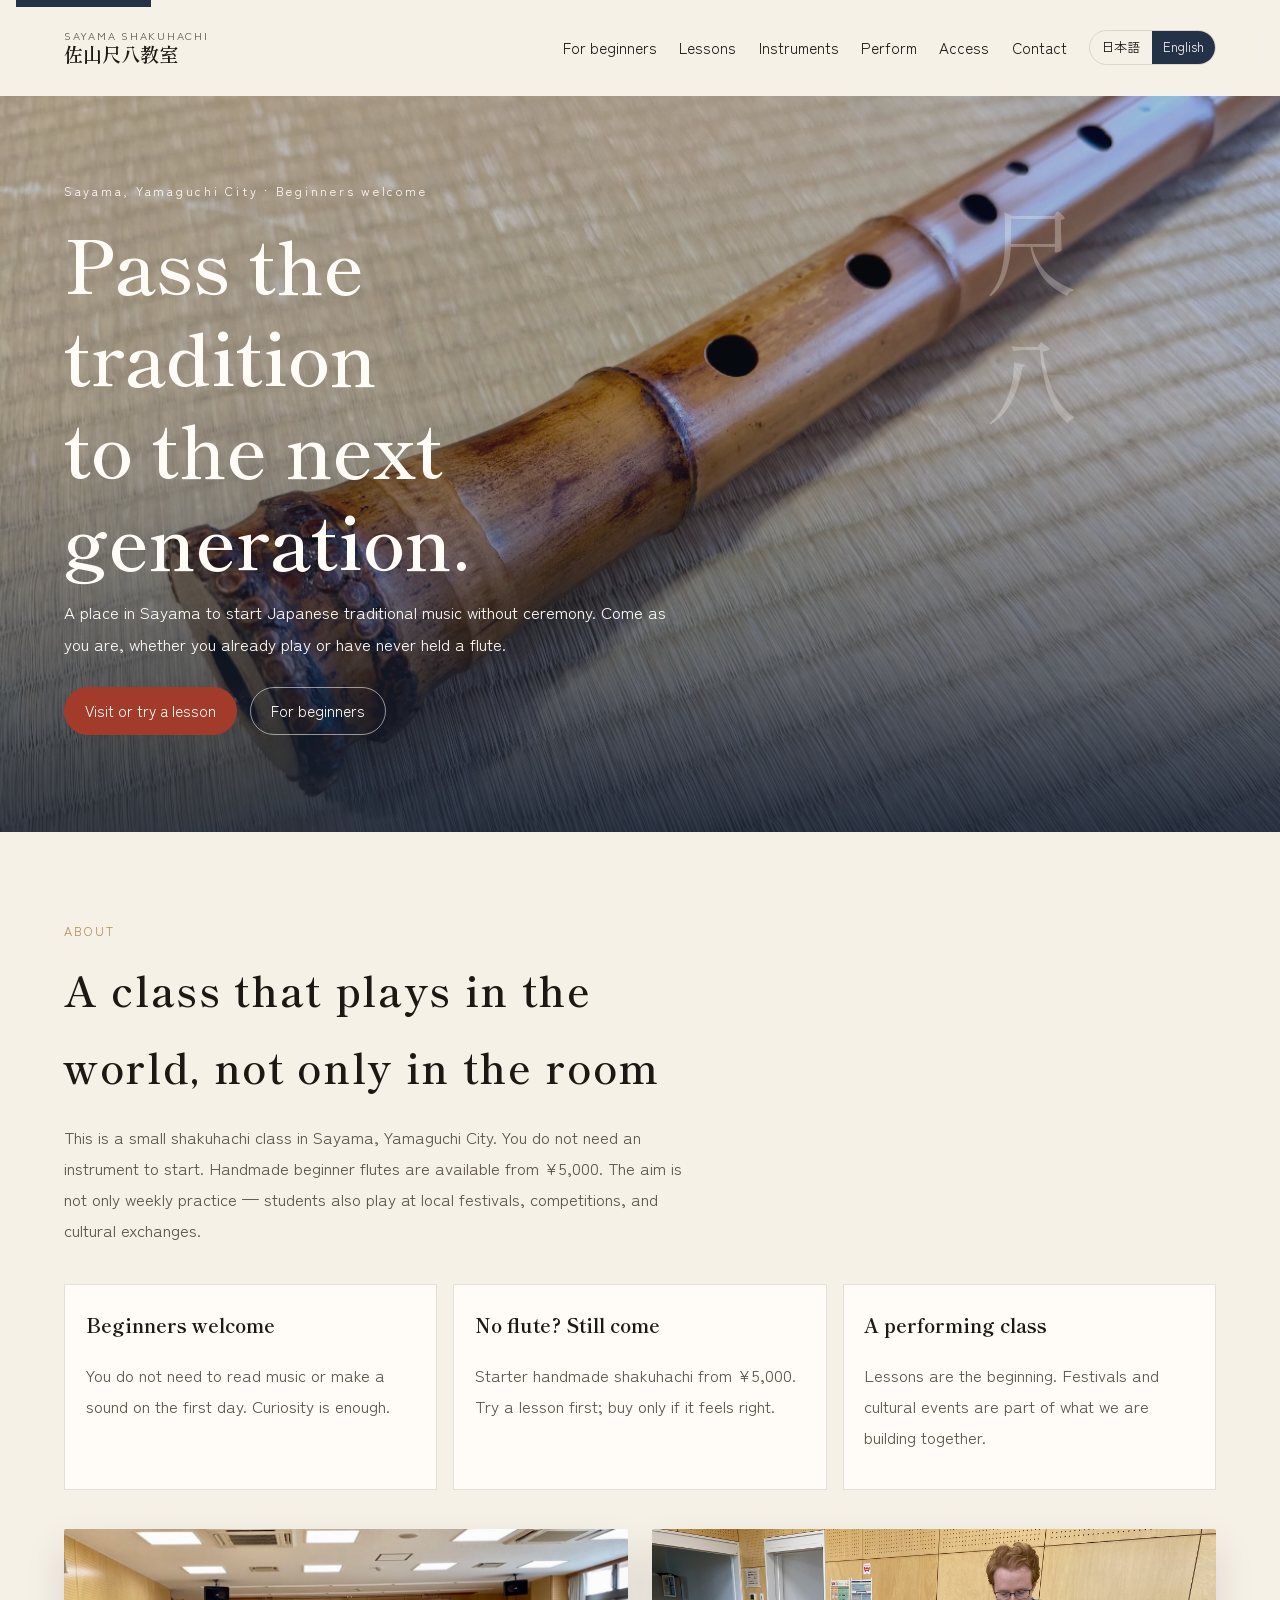
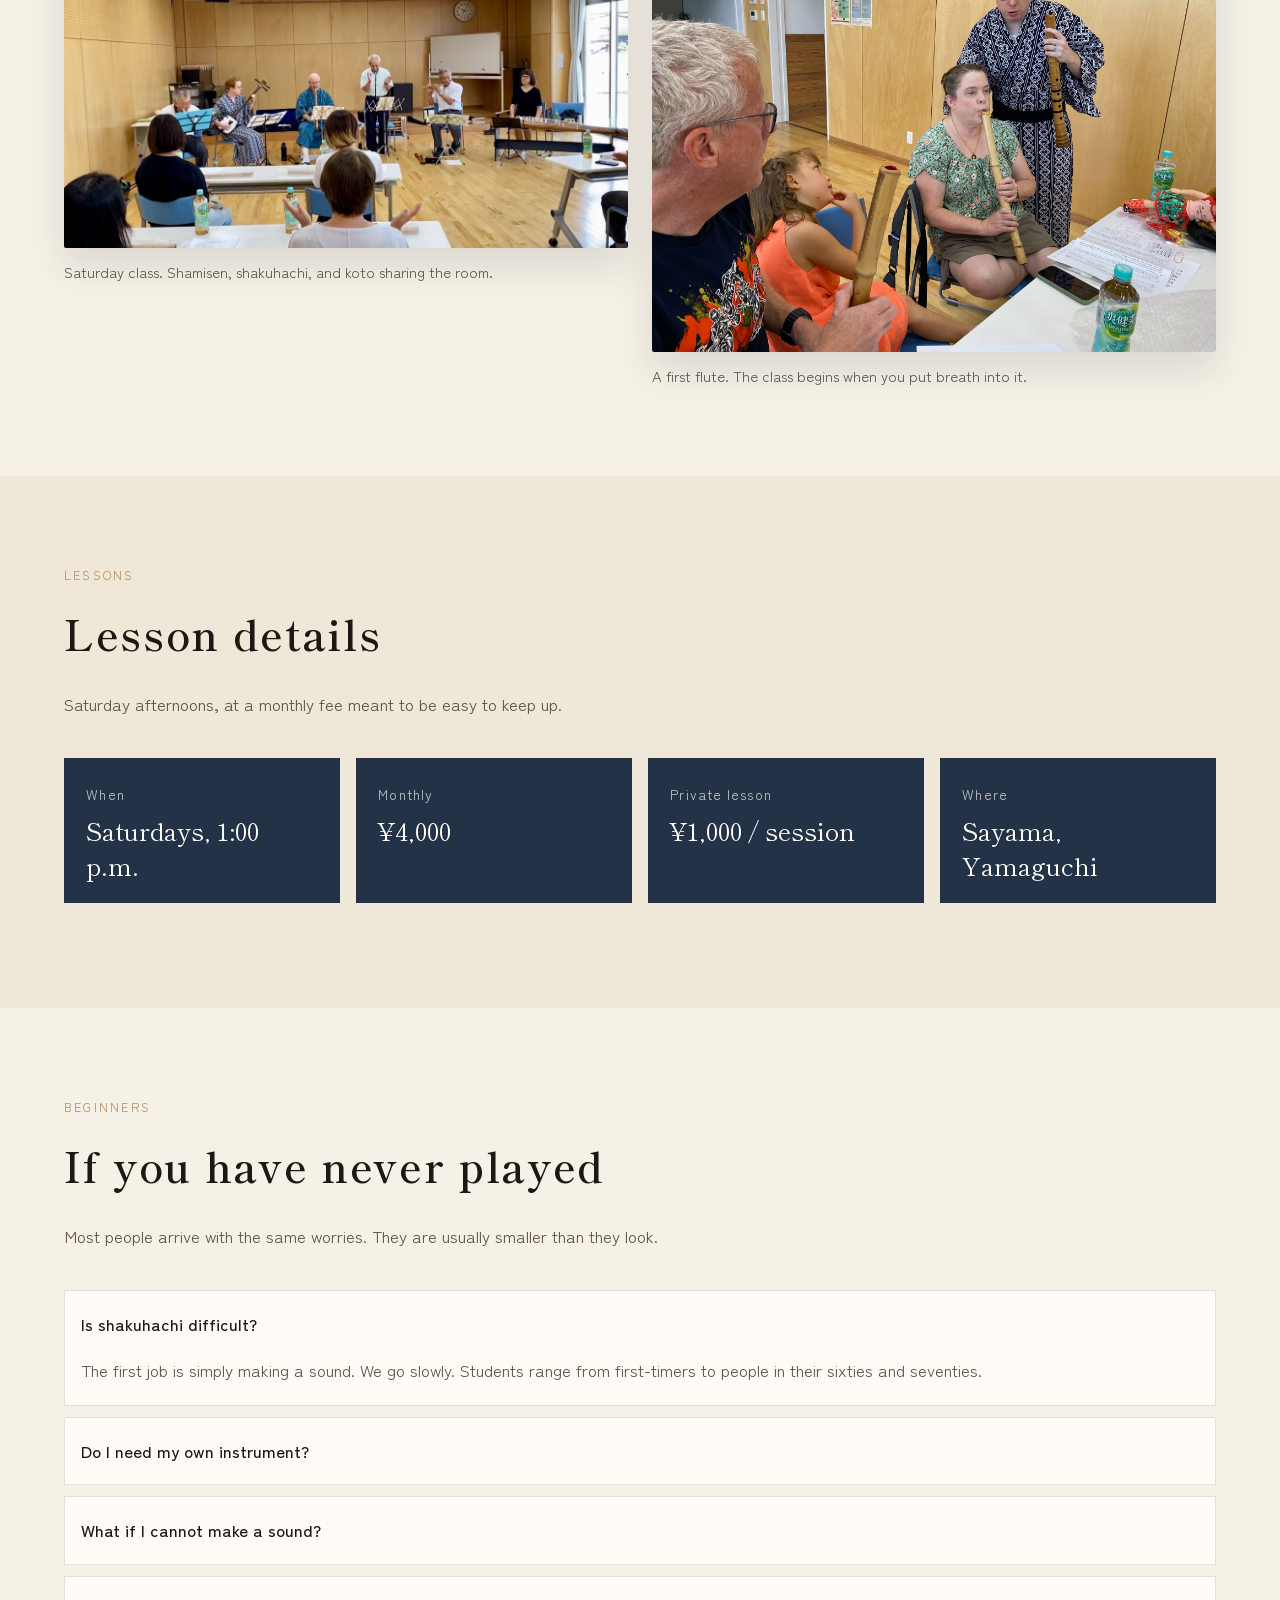
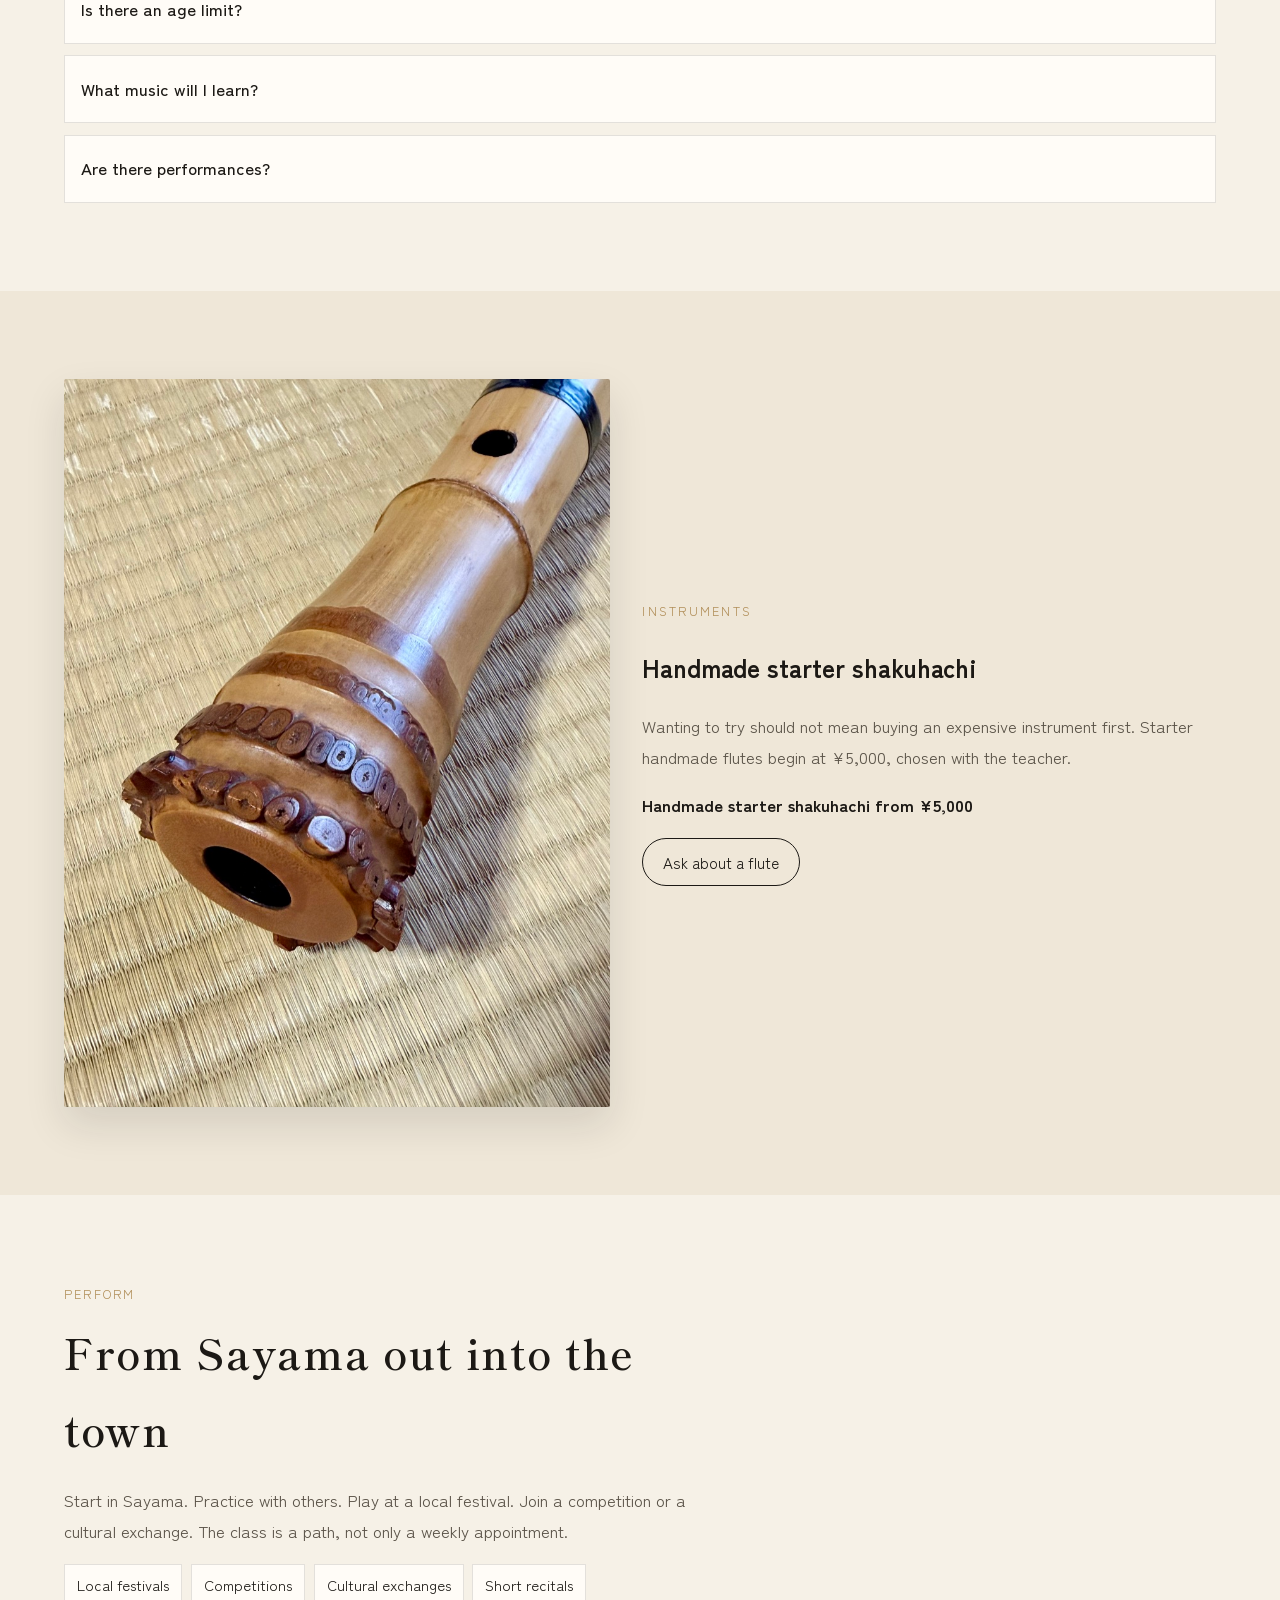
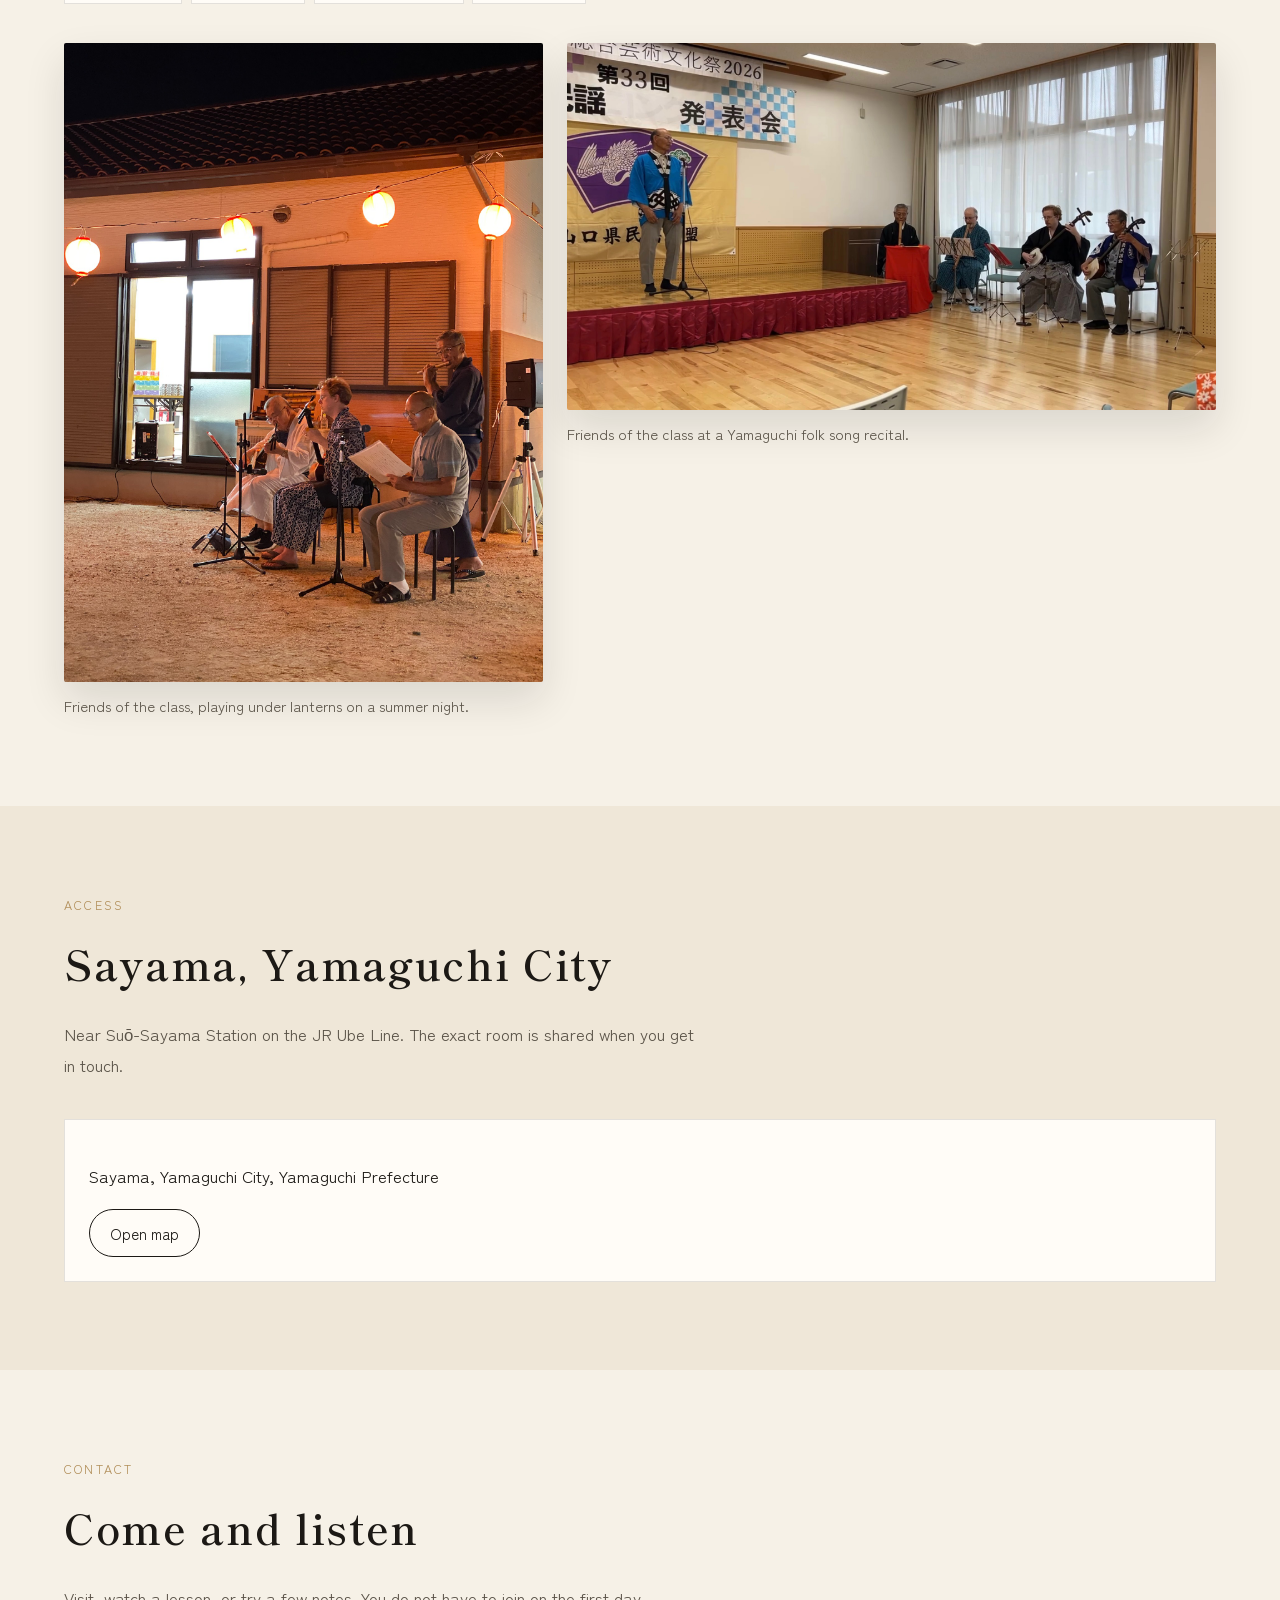
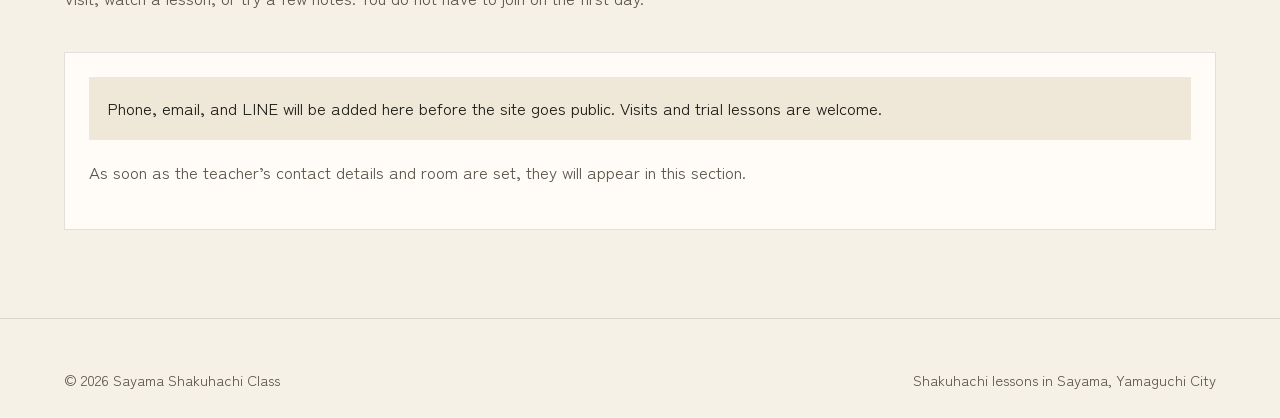
==== commit 553dcf70: "fix some mobile rendering issues" ====
--- a/en/index.html
+++ b/en/index.html
@@ -2,7 +2,7 @@
 <html lang="en">
   <head>
     <meta charset="utf-8" />
-    <meta name="viewport" content="width=device-width, initial-scale=1" />
+    <meta name="viewport" content="width=device-width, initial-scale=1, viewport-fit=cover" />
     <title>Sayama Shakuhachi Class | Beginner-friendly lessons in Yamaguchi</title>
     <meta
       name="description"
@@ -36,12 +36,14 @@
       </a>
       <button class="nav-toggle" type="button" aria-expanded="false" aria-controls="site-nav">Menu</button>
       <nav class="site-nav" id="site-nav">
-        <a href="#beginners">For beginners</a>
-        <a href="#lessons">Lessons</a>
-        <a href="#instruments">Instruments</a>
-        <a href="#performances">Perform</a>
-        <a href="#access">Access</a>
-        <a href="#contact">Contact</a>
+        <div class="site-nav-links">
+          <a href="#beginners">For beginners</a>
+          <a href="#lessons">Lessons</a>
+          <a href="#instruments">Instruments</a>
+          <a href="#performances">Perform</a>
+          <a href="#access">Access</a>
+          <a href="#contact">Contact</a>
+        </div>
         <div class="lang-switch" aria-label="Language">
           <a href="../">日本語</a>
           <a href="./" aria-current="page">English</a>
--- a/css/style.css
+++ b/css/style.css
@@ -13,7 +13,12 @@
   --shadow: 0 18px 40px rgba(28, 25, 21, 0.12);
   --serif: "Shippori Mincho", "Hiragino Mincho ProN", "Yu Mincho", serif;
   --sans: "Zen Kaku Gothic New", "Hiragino Sans", "Yu Gothic", sans-serif;
-  --header: 4.25rem;
+  --safe-top: env(safe-area-inset-top, 0px);
+  --safe-right: env(safe-area-inset-right, 0px);
+  --safe-bottom: env(safe-area-inset-bottom, 0px);
+  --safe-left: env(safe-area-inset-left, 0px);
+  --header-bar: 4.25rem;
+  --header: calc(var(--header-bar) + var(--safe-top));
 }
 
 *,
@@ -91,7 +96,7 @@
   justify-content: space-between;
   gap: 1rem;
   min-height: var(--header);
-  padding: 0.7rem 1.25rem;
+  padding: calc(0.7rem + var(--safe-top)) max(1.25rem, var(--safe-right)) 0.7rem max(1.25rem, var(--safe-left));
   background: rgba(246, 241, 231, 0.88);
   backdrop-filter: blur(14px);
   border-bottom: 1px solid transparent;
@@ -126,13 +131,15 @@
   margin-left: auto;
   flex: 0 0 auto;
   min-width: 2.75rem;
+  min-height: 2.75rem;
   height: 2.75rem;
-  padding: 0 0.7rem;
+  padding: 0 0.85rem;
   border: 1px solid var(--ink);
   background: var(--white);
   color: var(--ink);
   font-size: 0.85rem;
   letter-spacing: 0.08em;
+  white-space: nowrap;
   cursor: pointer;
 }
 
@@ -142,13 +149,22 @@
   gap: 1.4rem;
 }
 
-.site-nav a {
+.site-nav-links {
+  display: flex;
+  align-items: center;
+  gap: 1.4rem;
+}
+
+.site-nav-links a {
+  flex-shrink: 0;
   text-decoration: none;
   font-size: 0.95rem;
+  white-space: nowrap;
 }
 
 .lang-switch {
   display: inline-flex;
+  flex: 0 0 auto;
   border: 1px solid var(--line);
   border-radius: 999px;
   overflow: hidden;
@@ -156,8 +172,11 @@
 }
 
 .lang-switch a {
+  flex: 1 1 auto;
   padding: 0.28rem 0.7rem;
   text-decoration: none;
+  text-align: center;
+  white-space: nowrap;
 }
 
 .lang-switch a[aria-current="page"] {
@@ -498,8 +517,8 @@
   .hero-copy,
   .section,
   .site-footer {
-    padding-left: 5vw;
-    padding-right: 5vw;
+    padding-left: max(5vw, var(--safe-left));
+    padding-right: max(5vw, var(--safe-right));
   }
 
   .pillars {
@@ -535,16 +554,16 @@
   }
 }
 
-@media (max-width: 820px) {
+@media (max-width: 1024px) {
   .site-header {
-    padding-right: 6.5rem;
+    padding-right: calc(6.5rem + var(--safe-right));
   }
 
   .nav-toggle {
     display: block;
     position: fixed;
-    top: 0.65rem;
-    right: 0.75rem;
+    top: calc(0.65rem + var(--safe-top));
+    right: calc(0.75rem + var(--safe-right));
     z-index: 60;
   }
 
@@ -564,29 +583,70 @@
 
   .site-nav {
     position: fixed;
-    inset: var(--header) 0 0 0;
+    top: var(--header);
+    right: 0;
+    left: 0;
+    bottom: auto;
+    z-index: 50;
     display: none;
     flex-direction: column;
-    align-items: flex-start;
+    align-items: stretch;
     gap: 0;
-    padding: 1rem 1.25rem 2rem;
+    width: 100%;
+    height: calc(100vh - var(--header));
+    height: calc(100svh - var(--header));
+    max-height: calc(100dvh - var(--header));
+    padding: 0;
+    padding-left: var(--safe-left);
+    padding-right: var(--safe-right);
     background: var(--paper);
-    overflow: auto;
+    overflow: hidden;
   }
 
   .site-nav.is-open {
     display: flex;
   }
 
-  .site-nav a {
+  .site-nav-links {
+    flex: 1 1 auto;
+    flex-direction: column;
+    align-items: stretch;
+    gap: 0;
+    min-height: 0;
+    padding: 0.35rem 1.5rem calc(1.75rem + var(--safe-bottom));
+    overflow: auto;
+    -webkit-overflow-scrolling: touch;
+    overscroll-behavior: contain;
+  }
+
+  .site-nav-links a {
     width: 100%;
-    padding: 0.9rem 0;
+    padding: 1.05rem 0.15rem;
     border-bottom: 1px solid var(--line);
-    font-size: 1.1rem;
+    font-size: 1.15rem;
+    line-height: 1.4;
   }
 
   .lang-switch {
-    margin-top: 1.2rem;
+    display: flex;
+    order: -1;
+    width: auto;
+    flex-shrink: 0;
+    margin: 0.9rem 1.5rem 0.35rem;
+    border-color: var(--ink);
+    font-size: 0.95rem;
+  }
+
+  .lang-switch a {
+    display: flex;
+    align-items: center;
+    justify-content: center;
+    flex: 1 1 0;
+    min-width: 0;
+    min-height: 2.85rem;
+    padding: 0.7rem 1rem;
+    font-size: 0.95rem;
+    line-height: 1.2;
   }
 
   .kana {
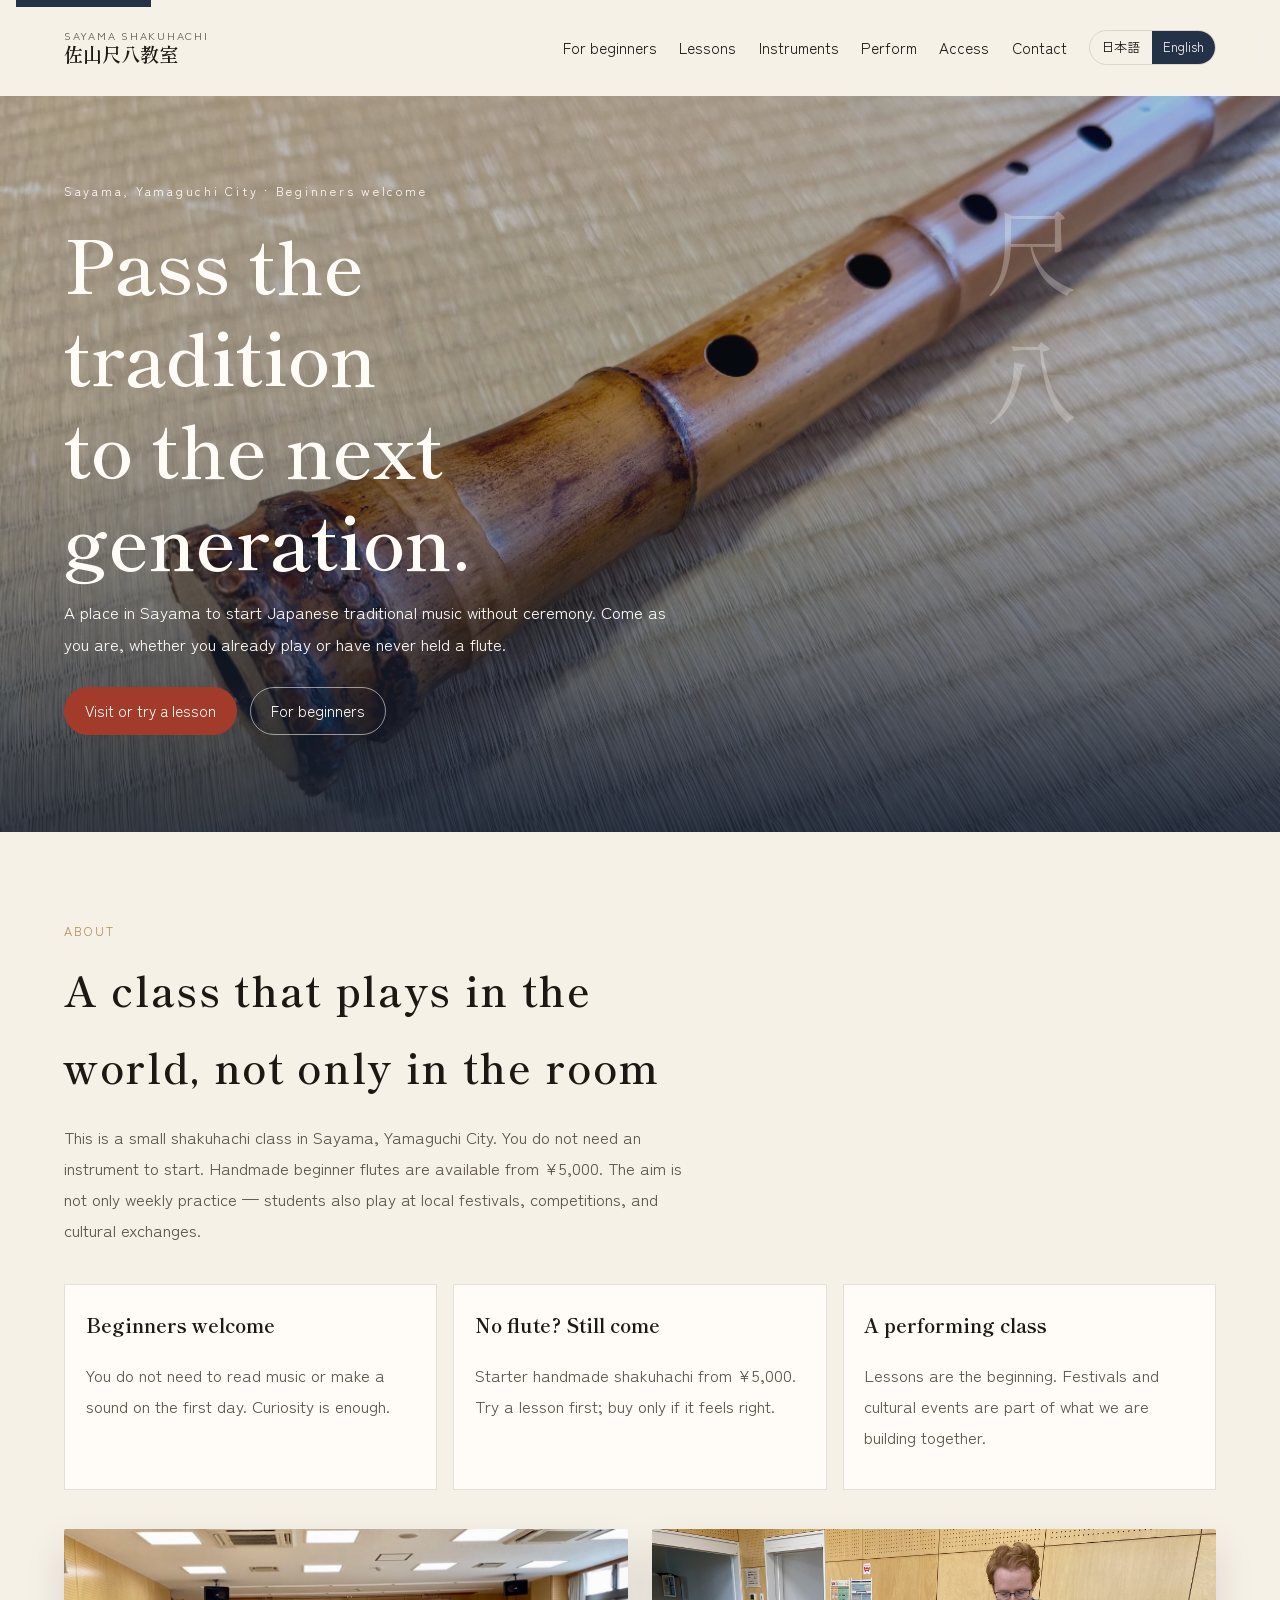
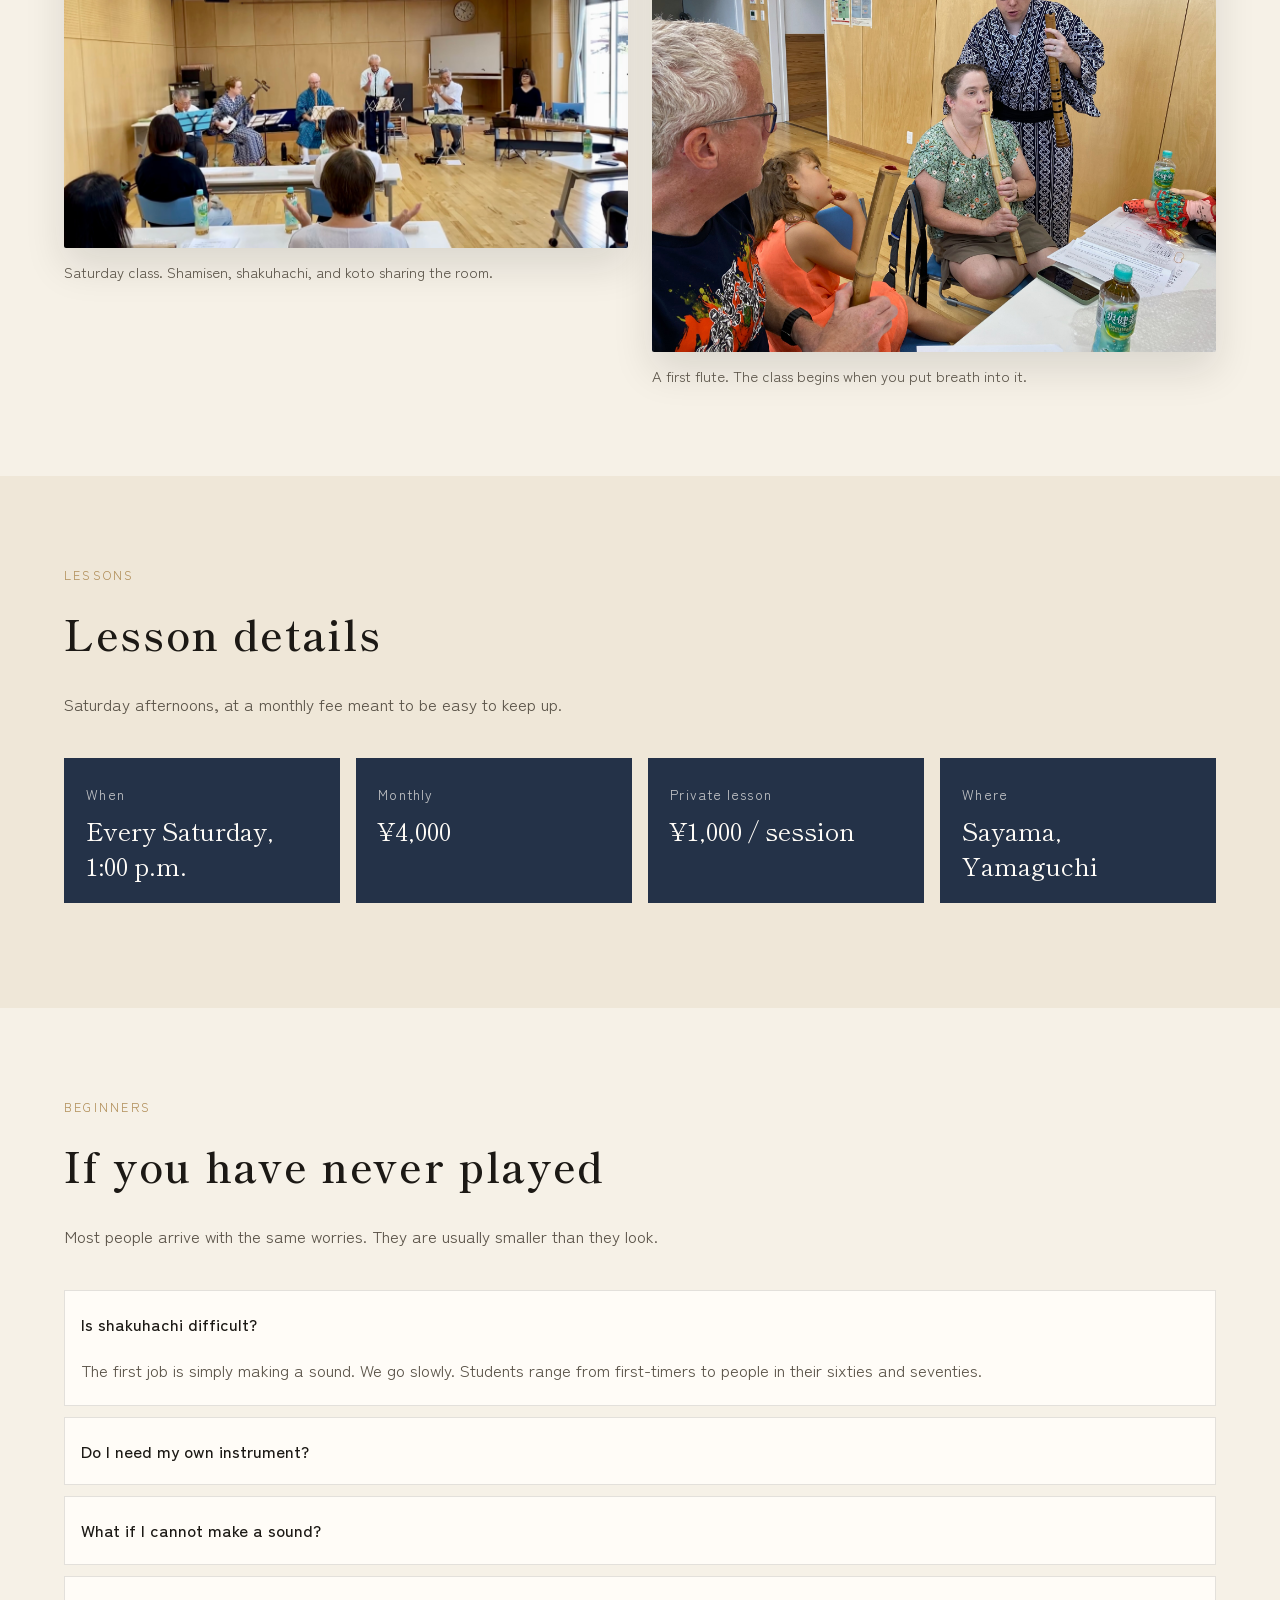
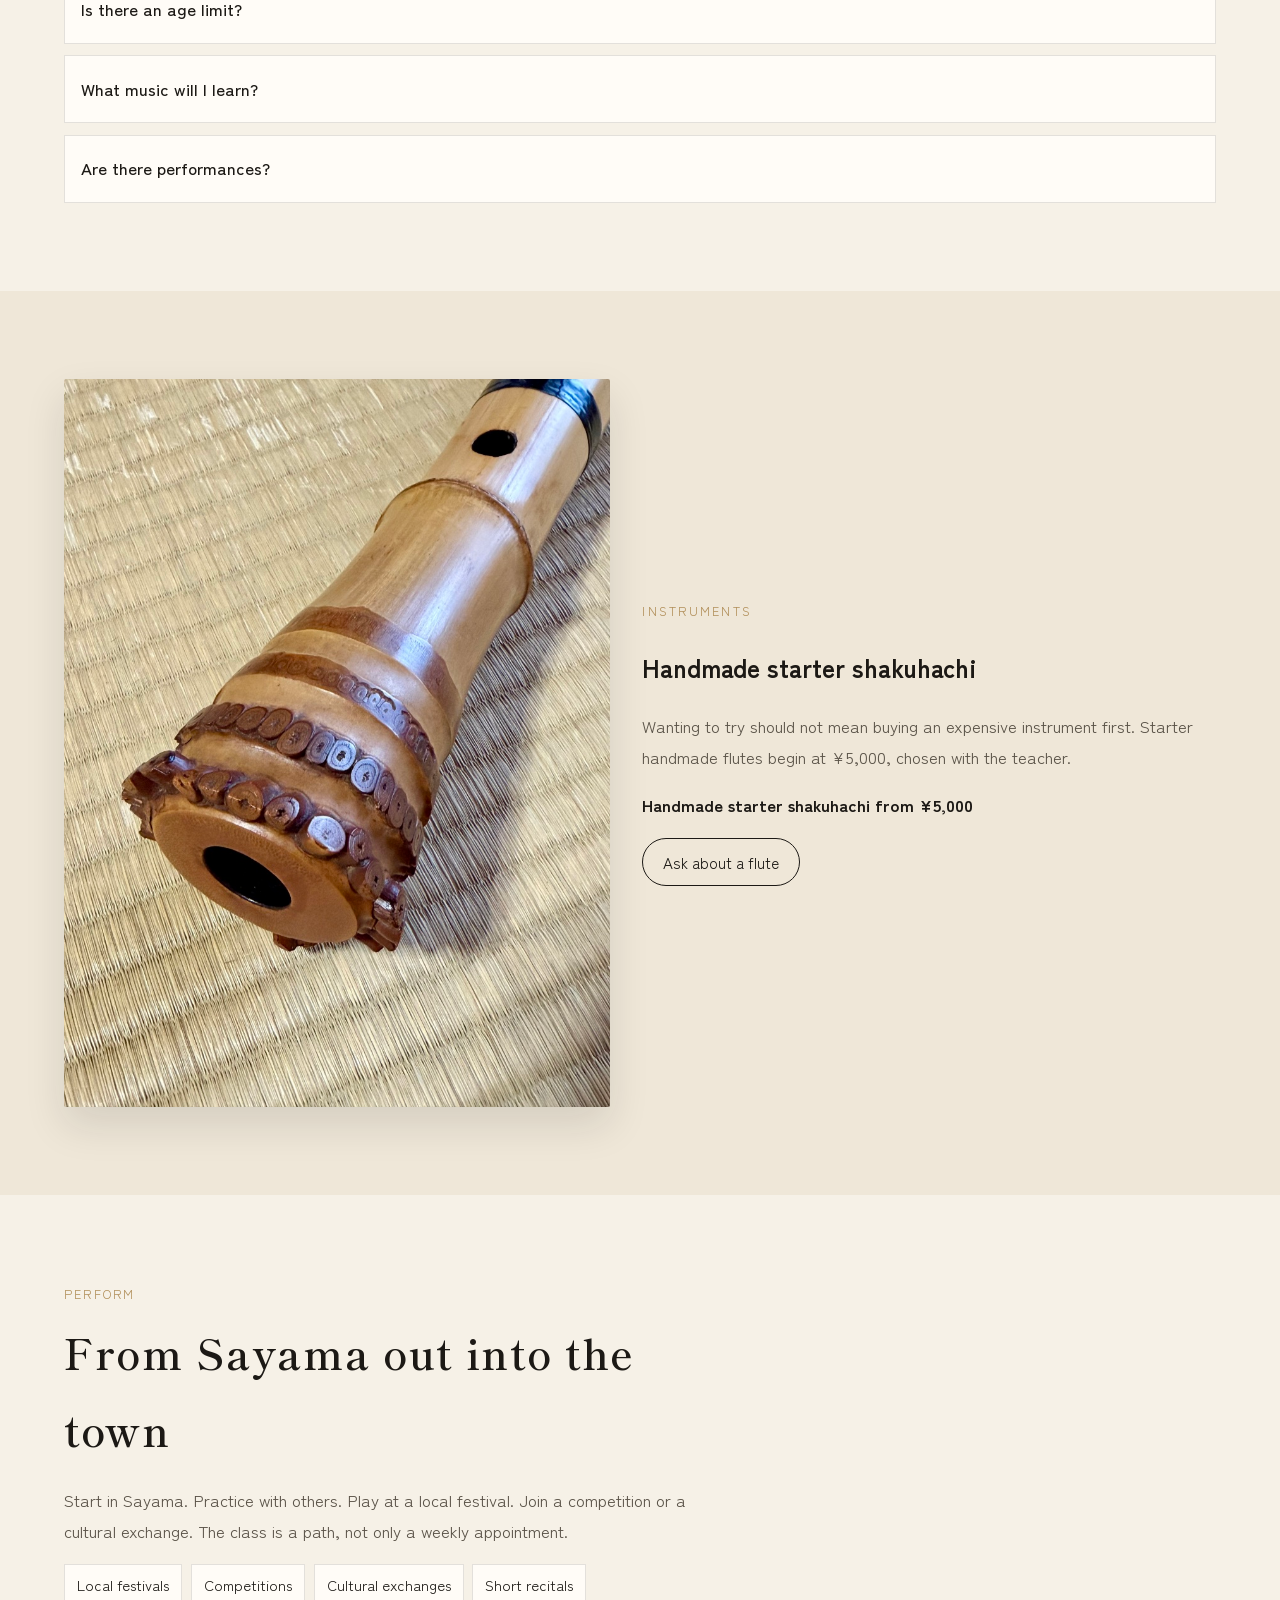
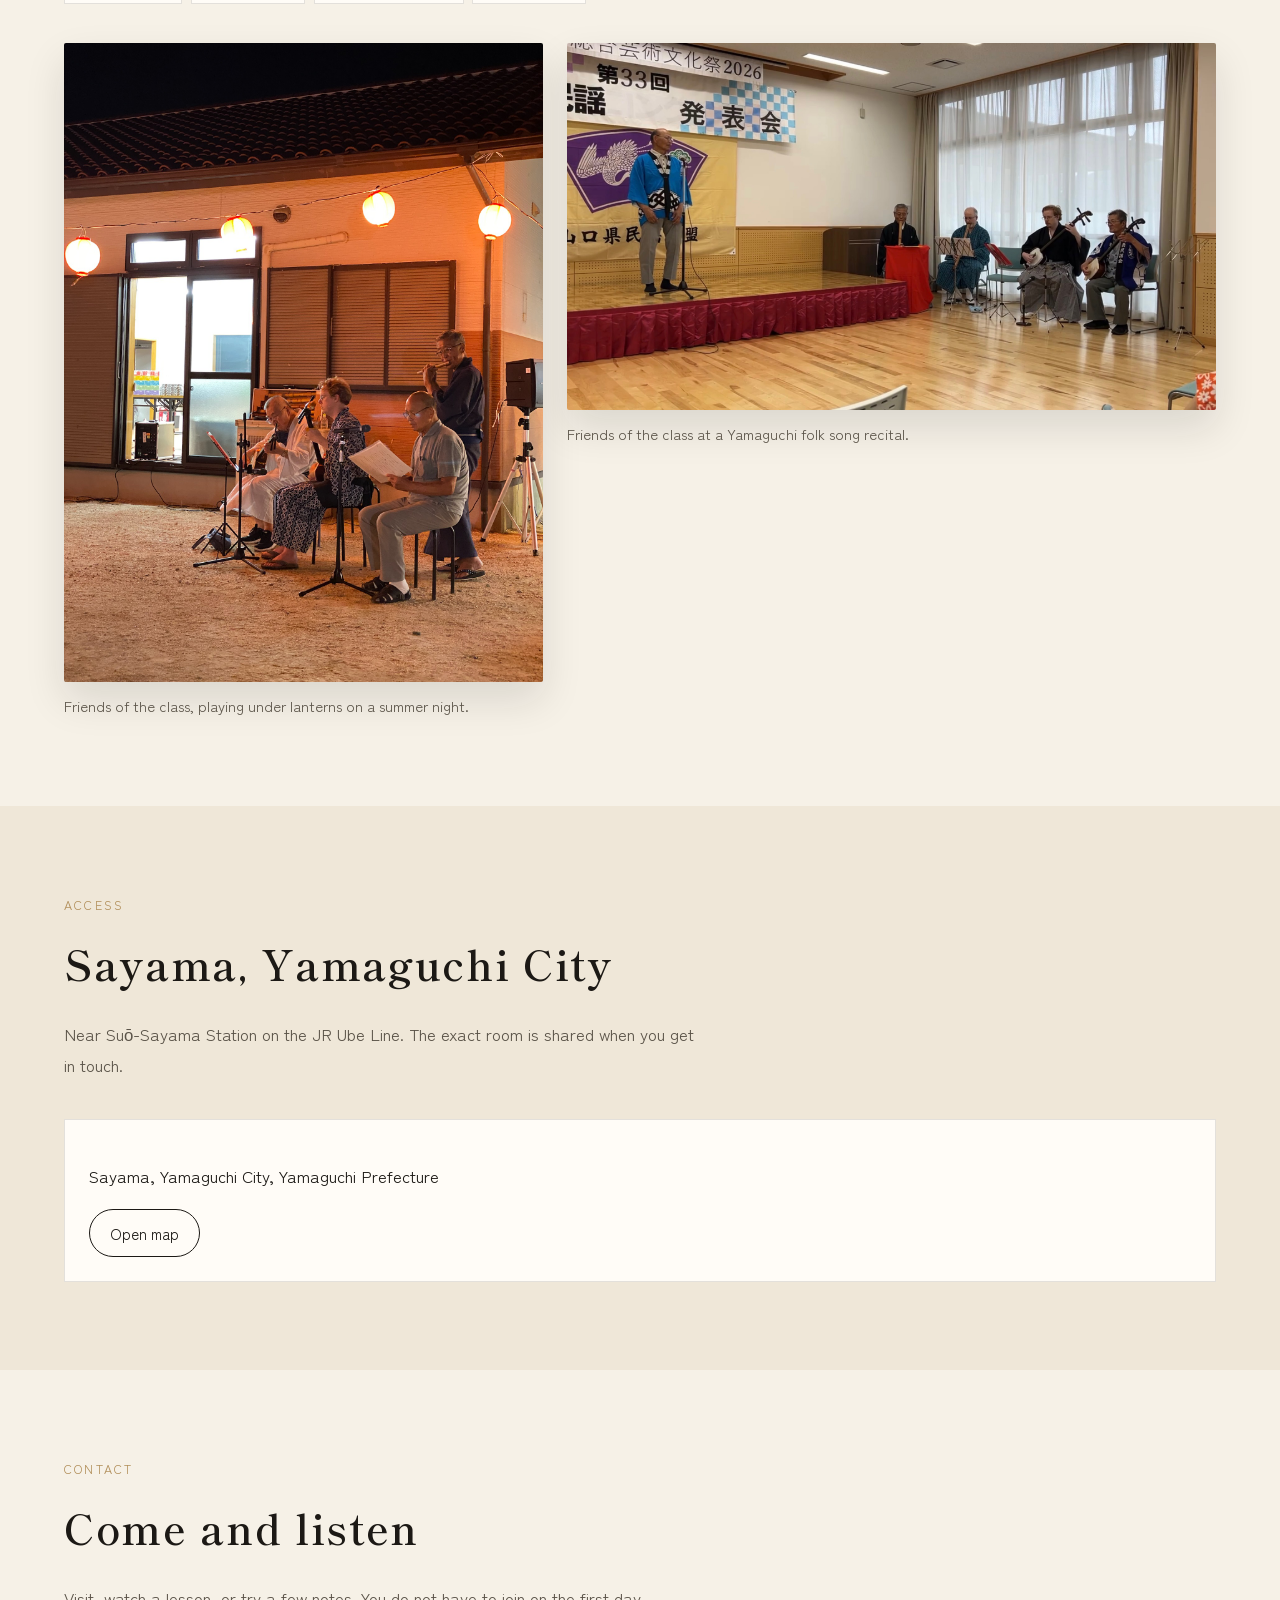
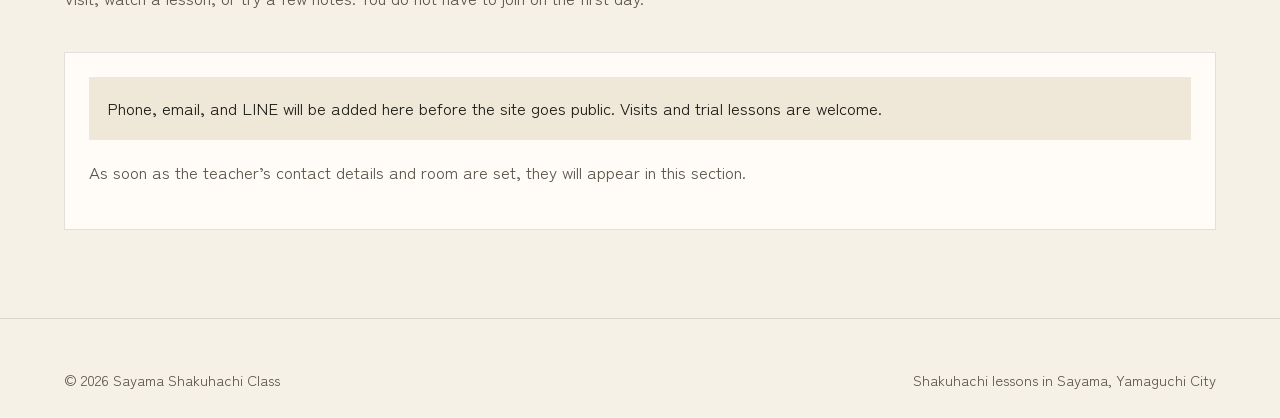
==== commit fa0e4a98: "Update English lesson time to Every Saturday" ====
--- a/en/index.html
+++ b/en/index.html
@@ -120,7 +120,7 @@
           <dl class="facts">
             <div class="fact">
               <dt>When</dt>
-              <dd>Saturdays, 1:00 p.m.</dd>
+              <dd>Every Saturday, 1:00 p.m.</dd>
             </div>
             <div class="fact">
               <dt>Monthly</dt>
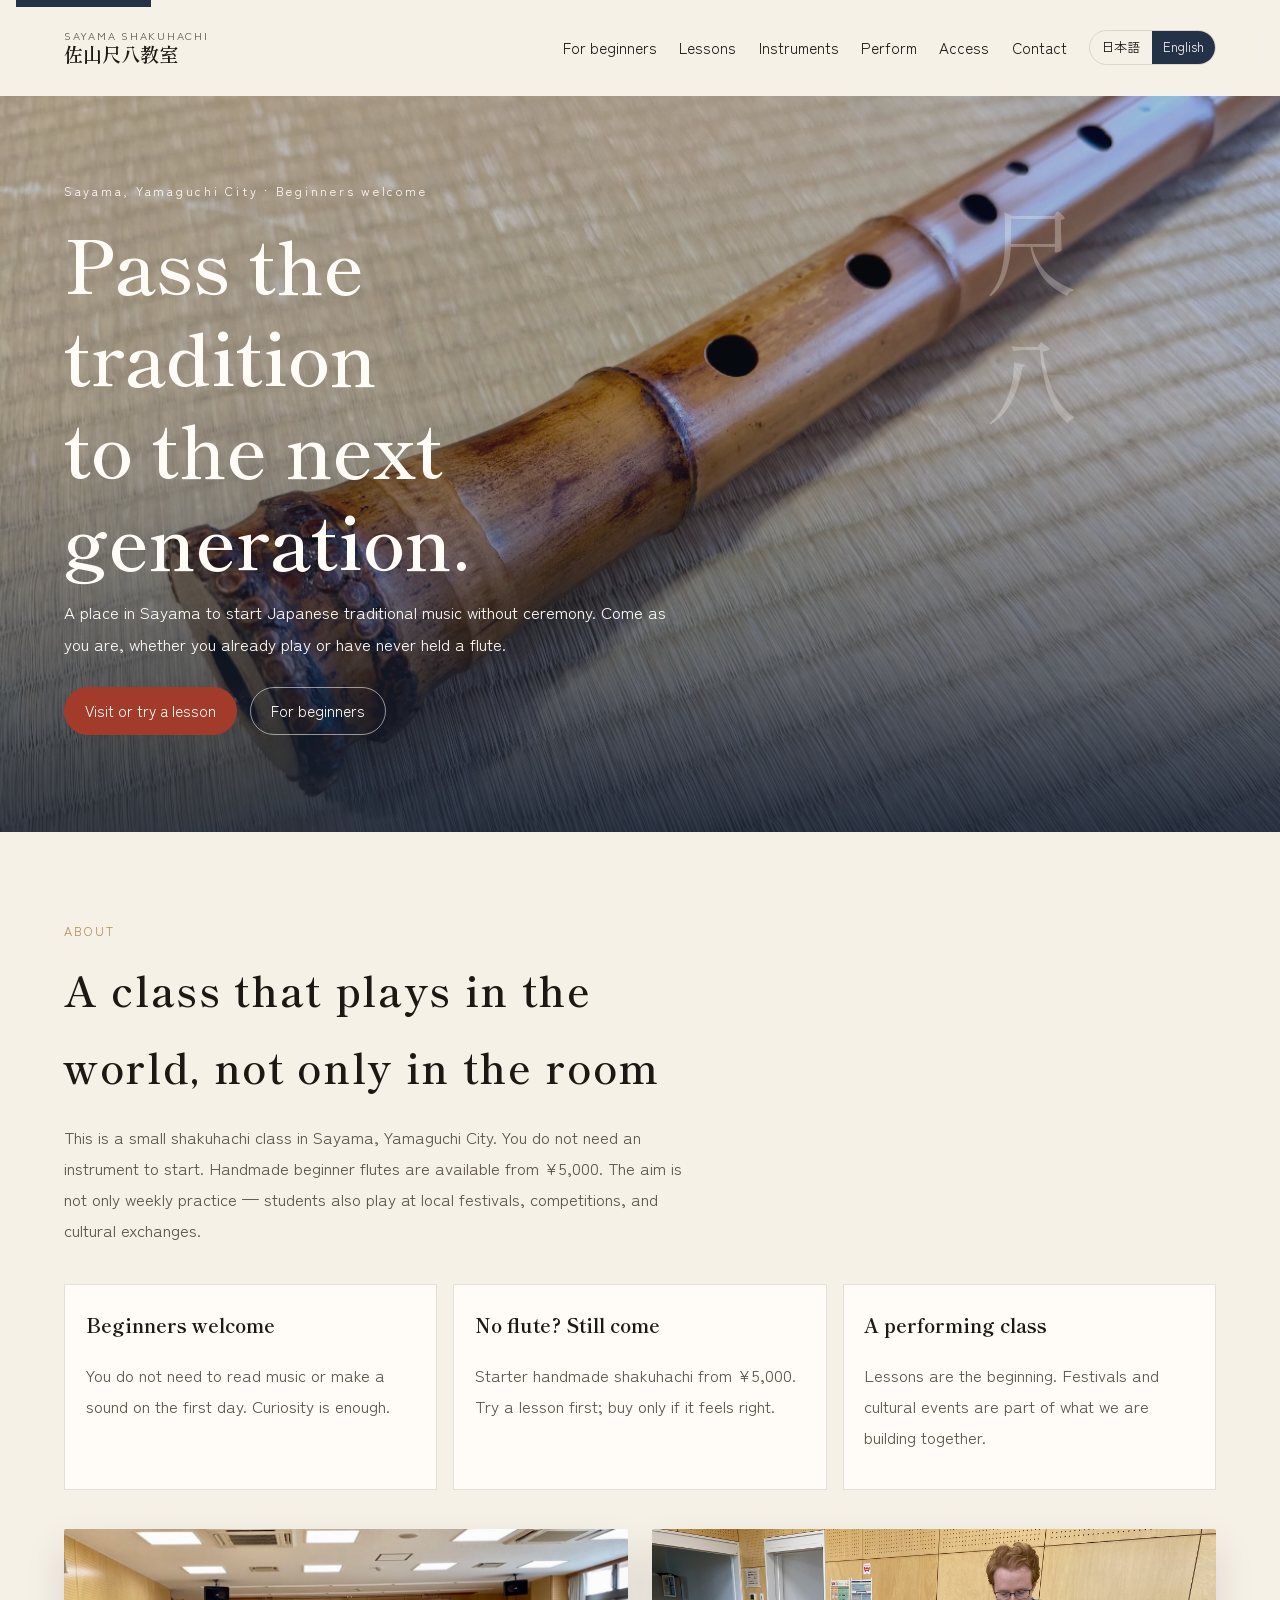
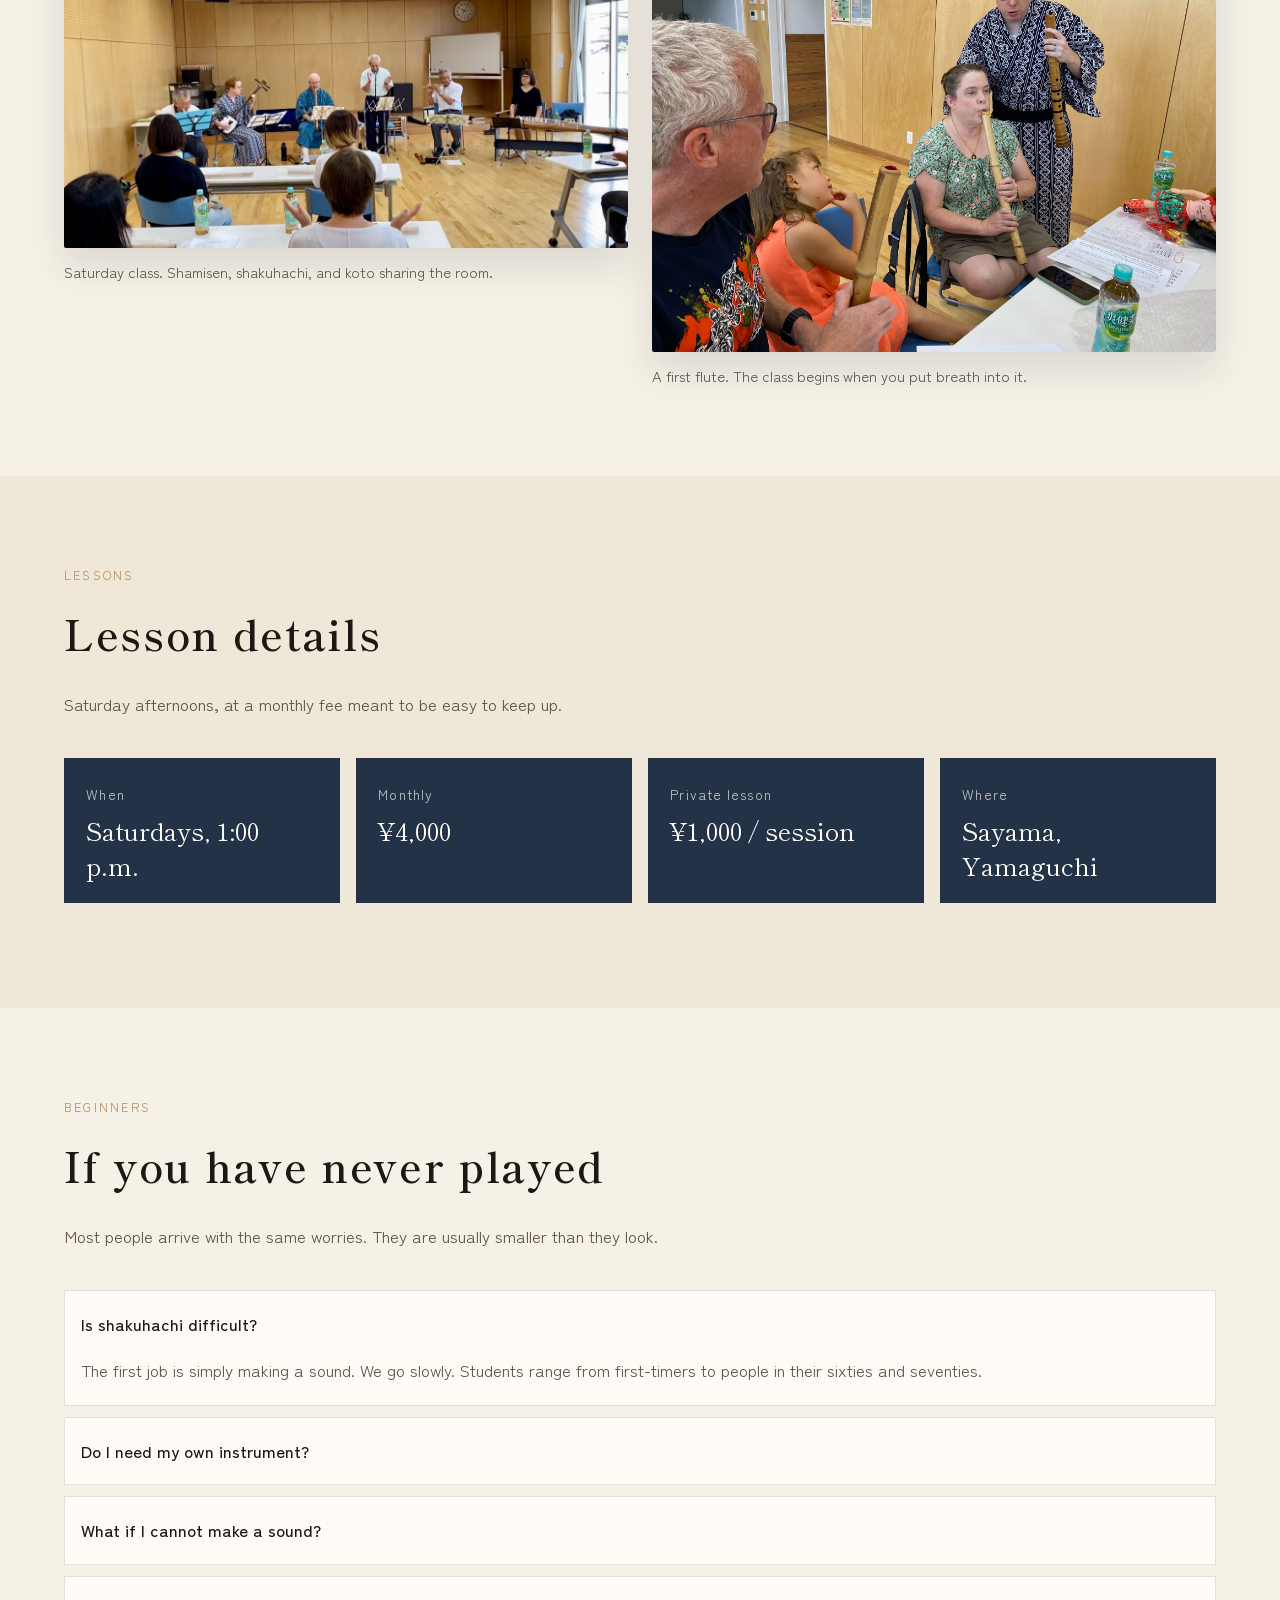
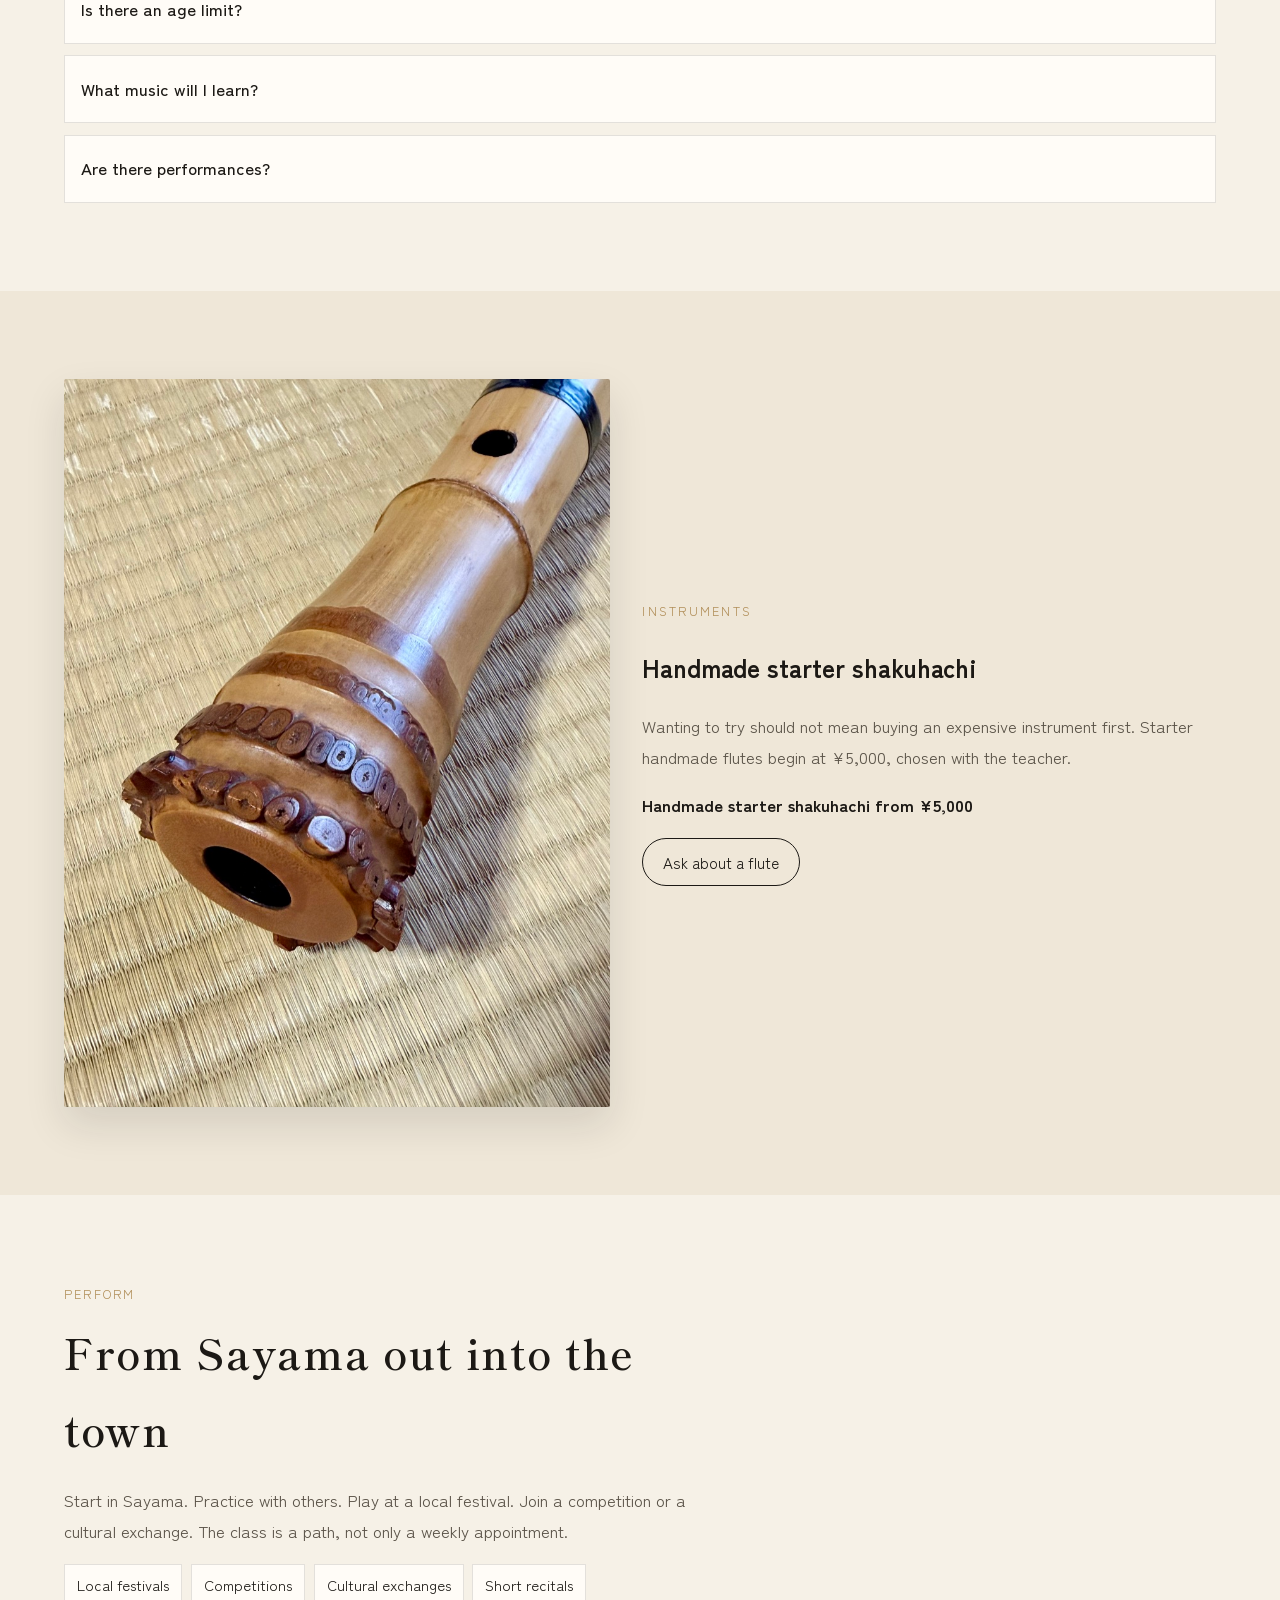
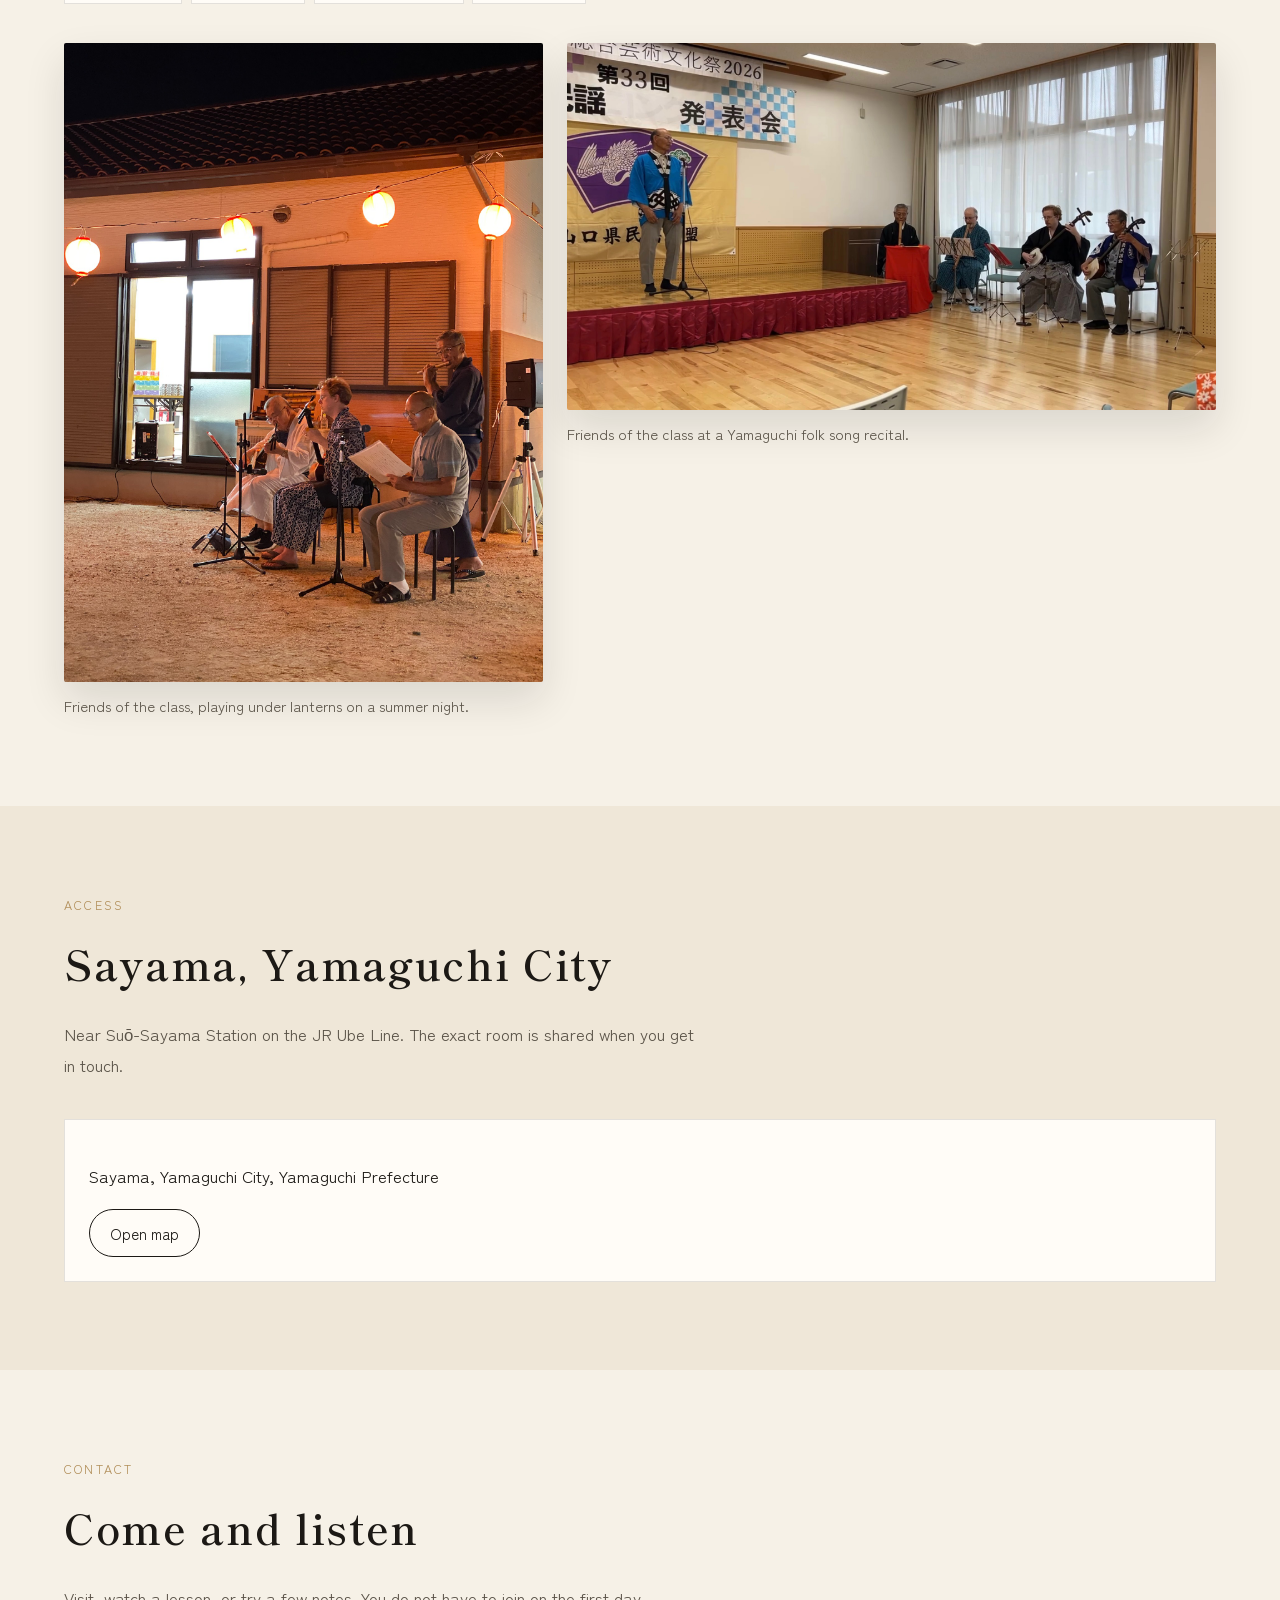
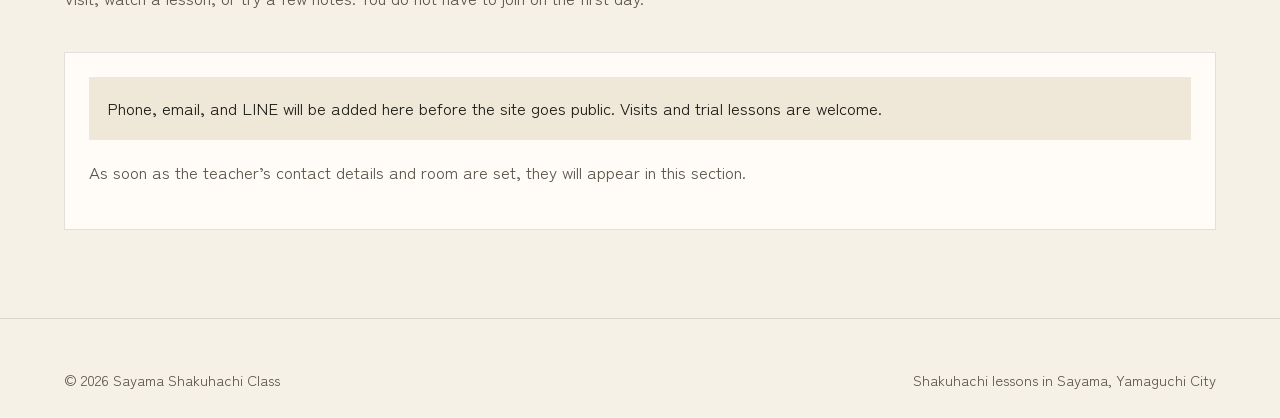
==== commit 076b9b0f: "Change English lesson day text to Saturdays" ====
--- a/en/index.html
+++ b/en/index.html
@@ -120,7 +120,7 @@
           <dl class="facts">
             <div class="fact">
               <dt>When</dt>
-              <dd>Every Saturday, 1:00 p.m.</dd>
+              <dd>Saturdays, 1:00 p.m.</dd>
             </div>
             <div class="fact">
               <dt>Monthly</dt>
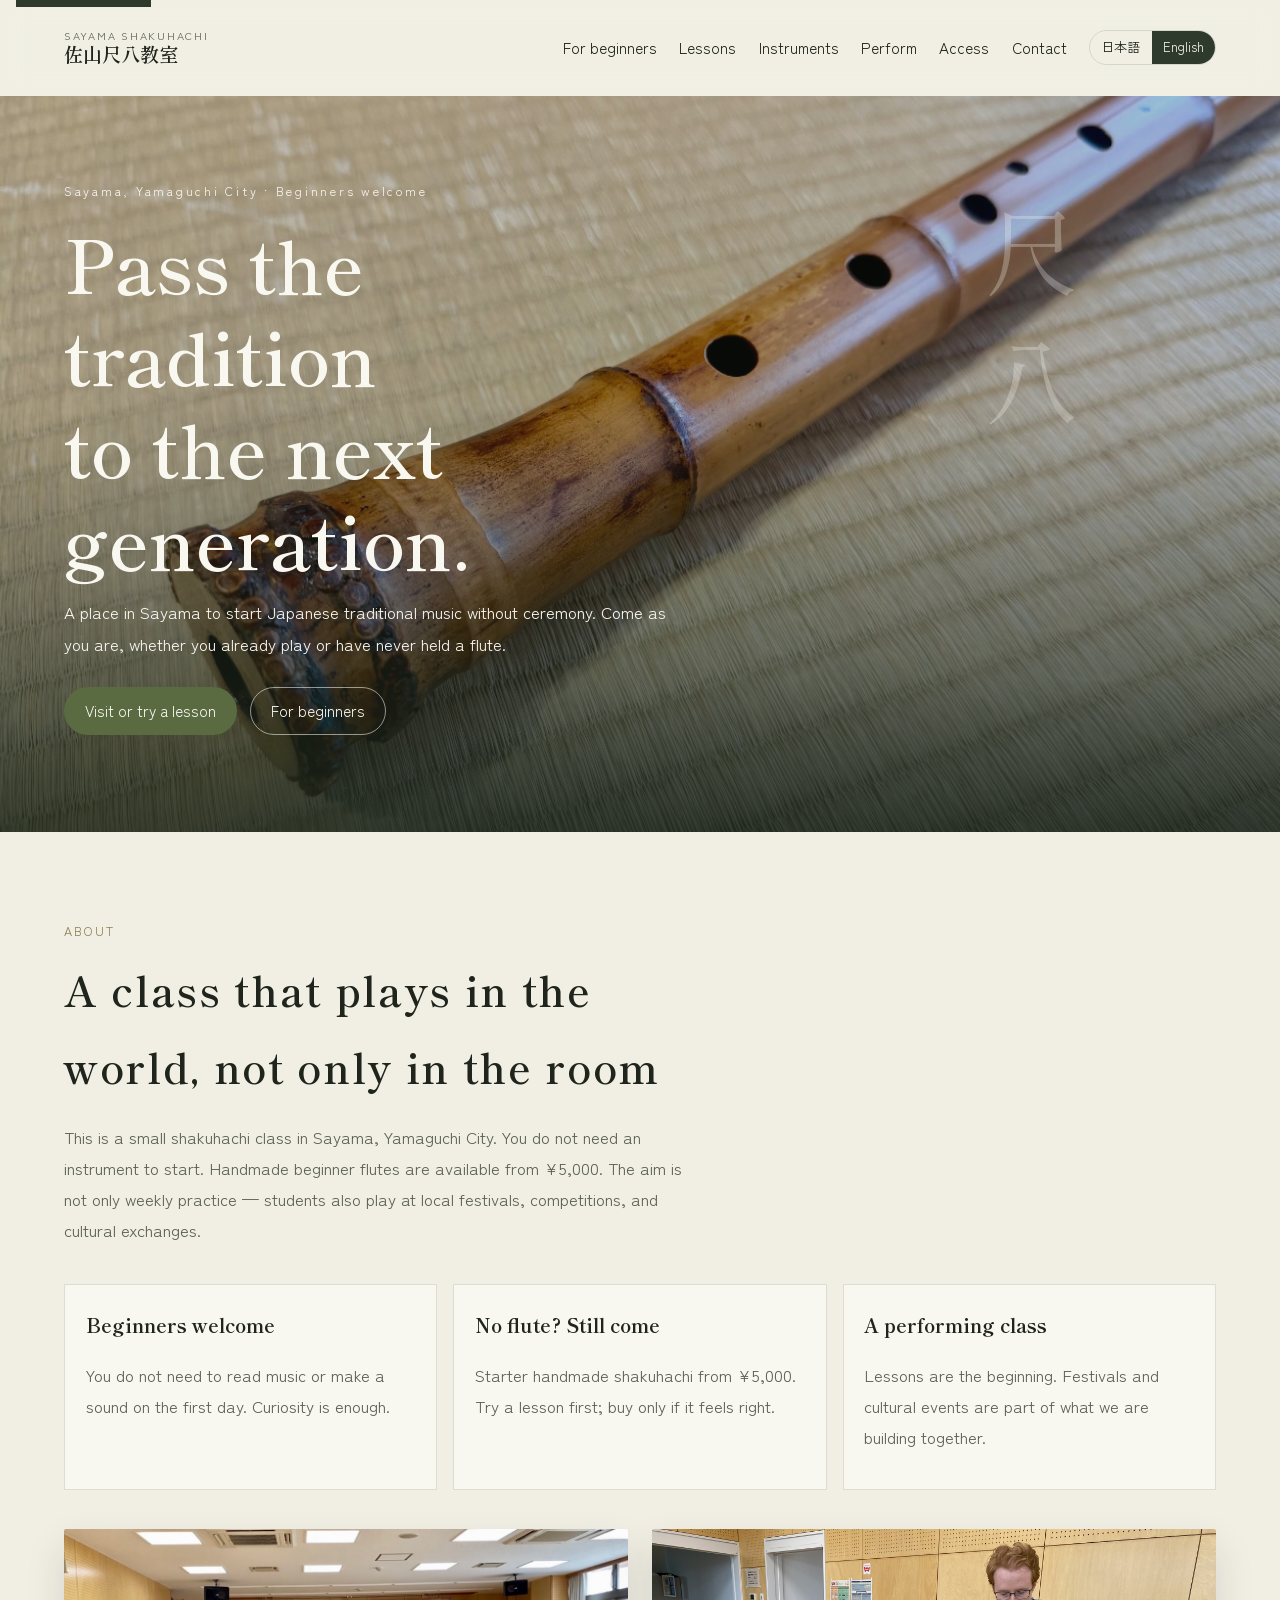
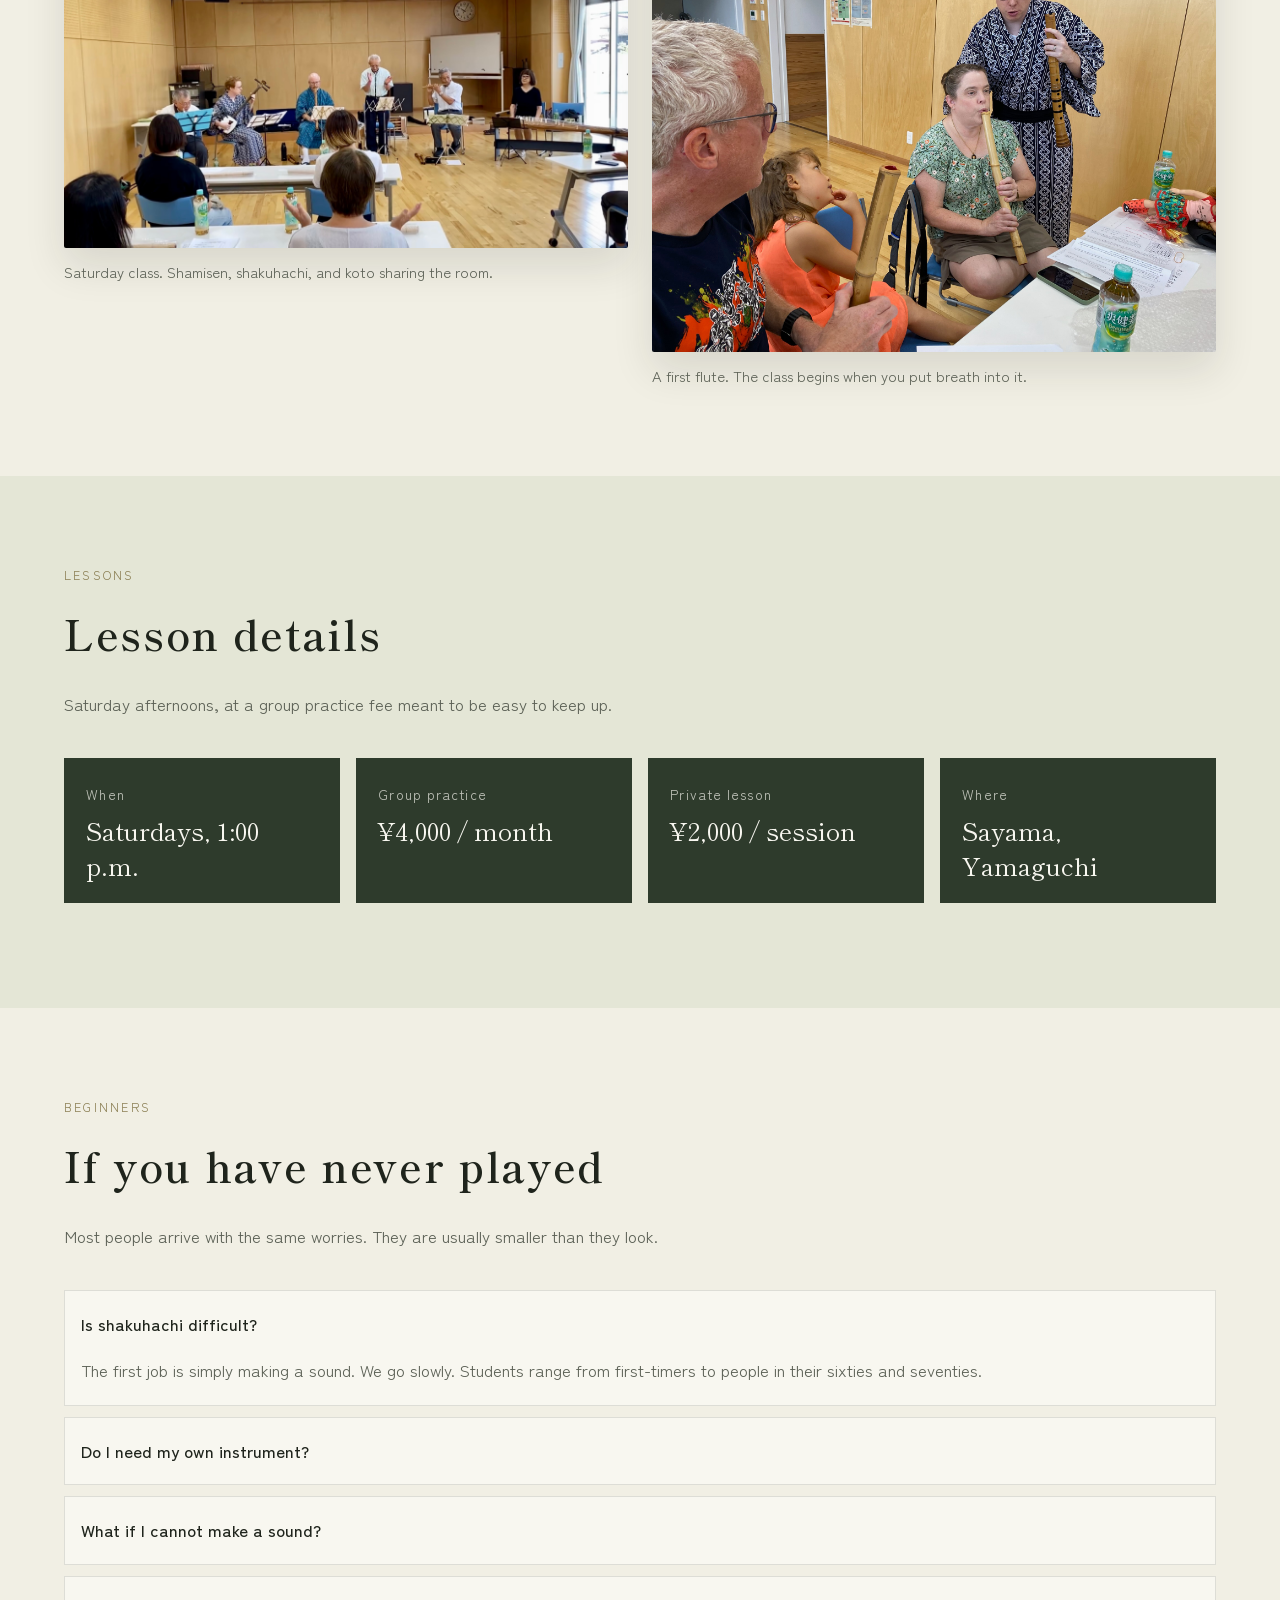
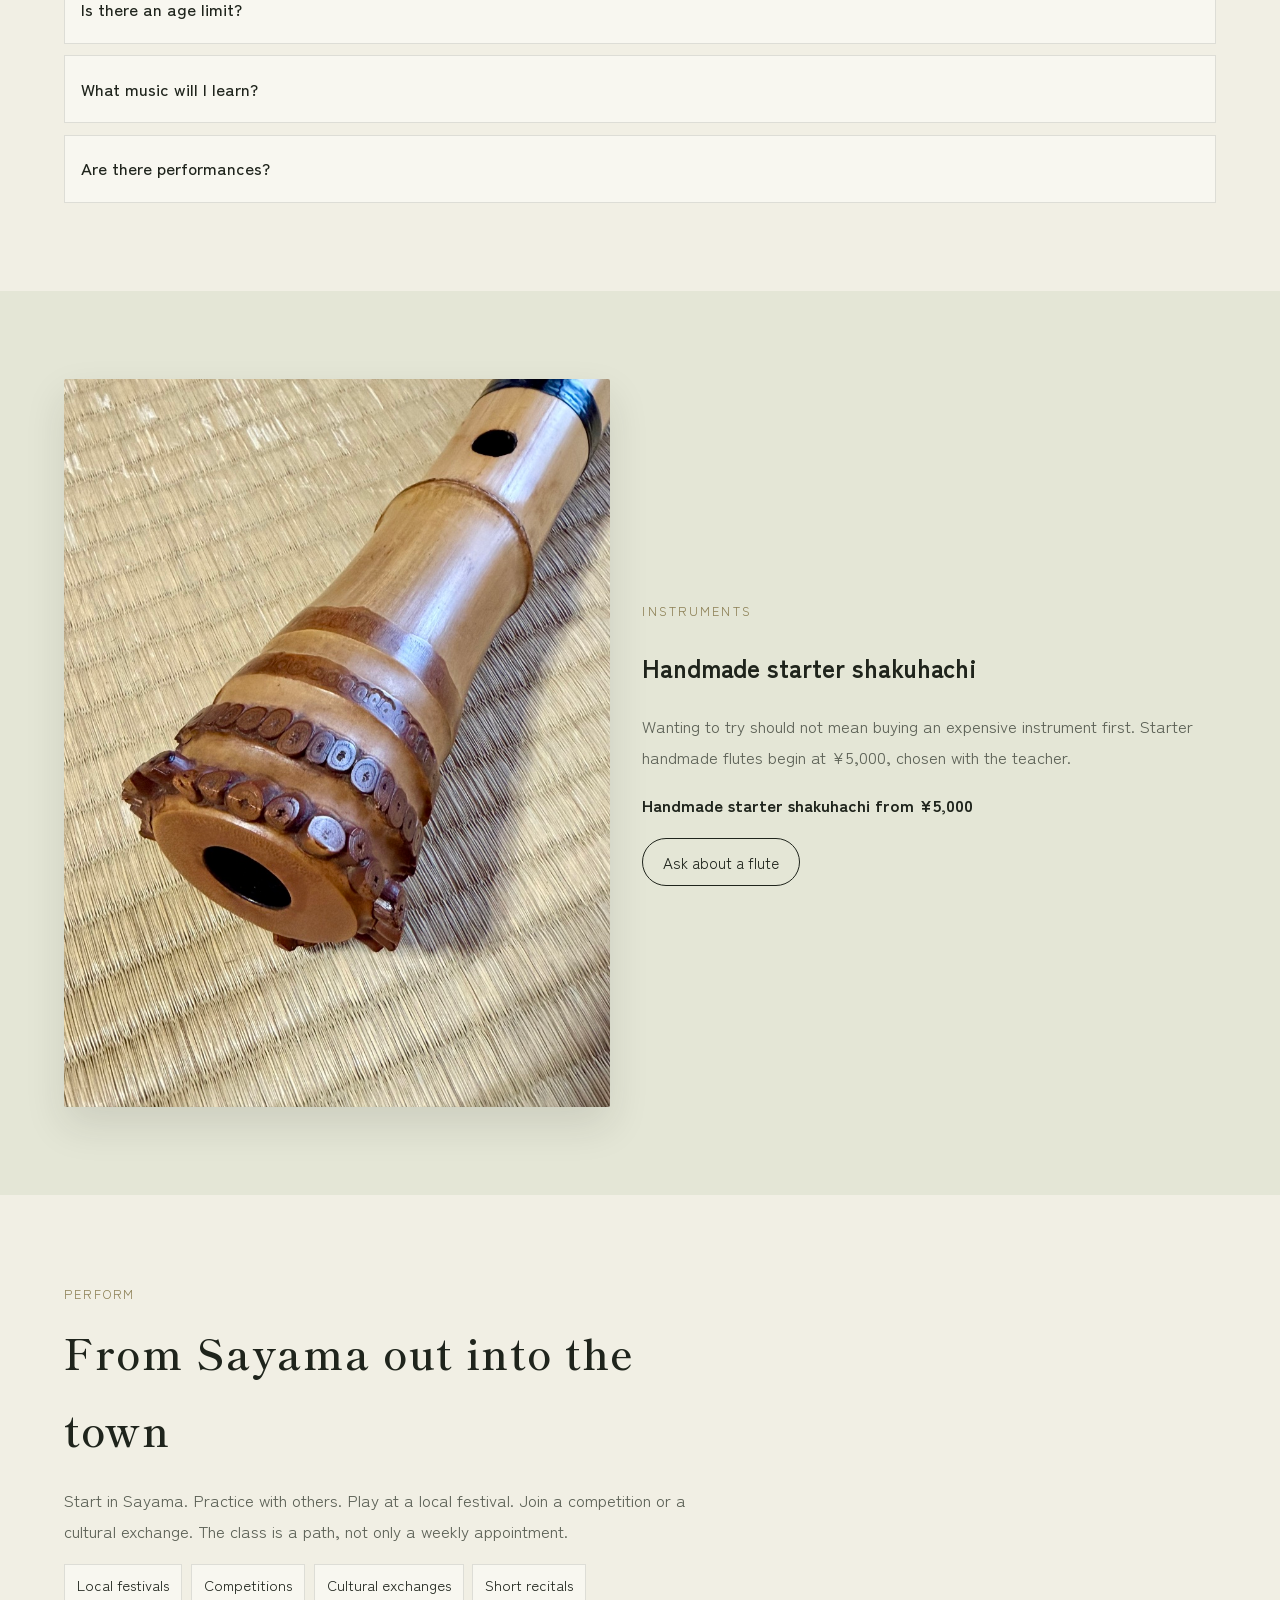
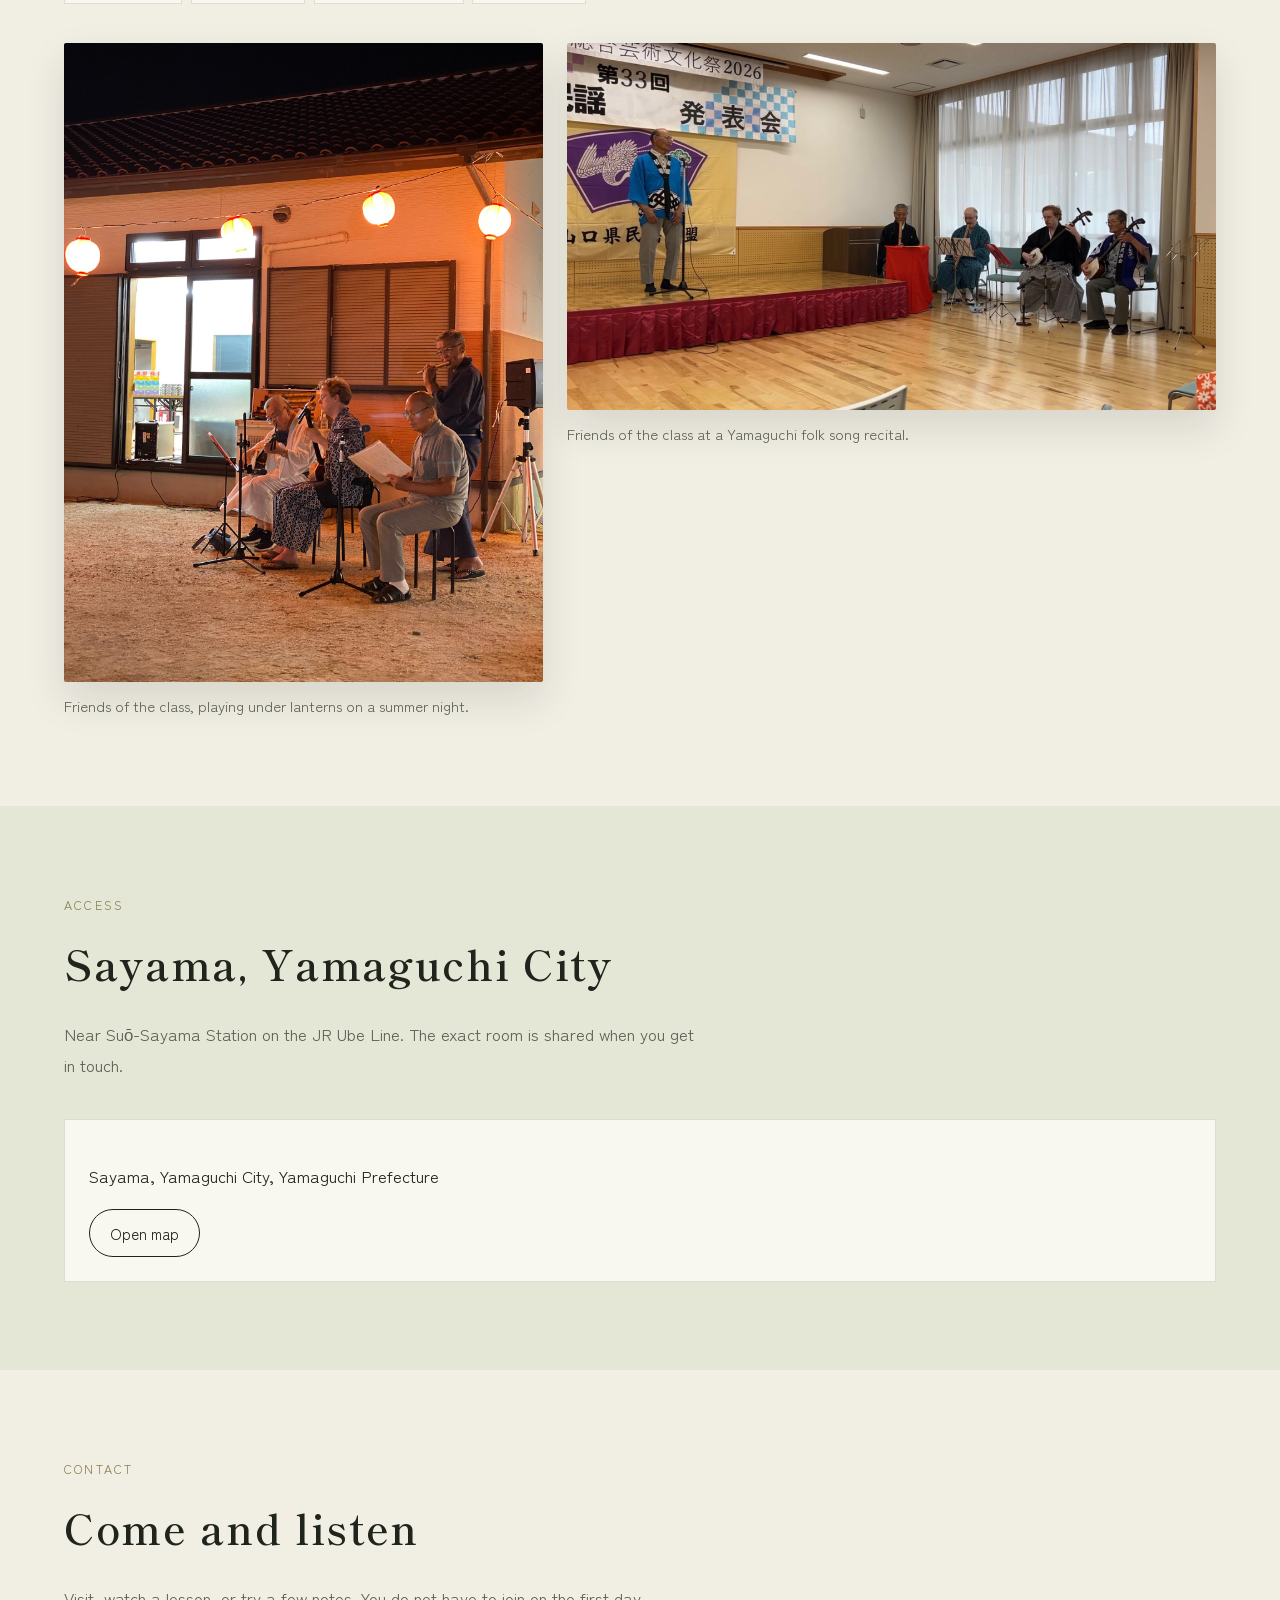
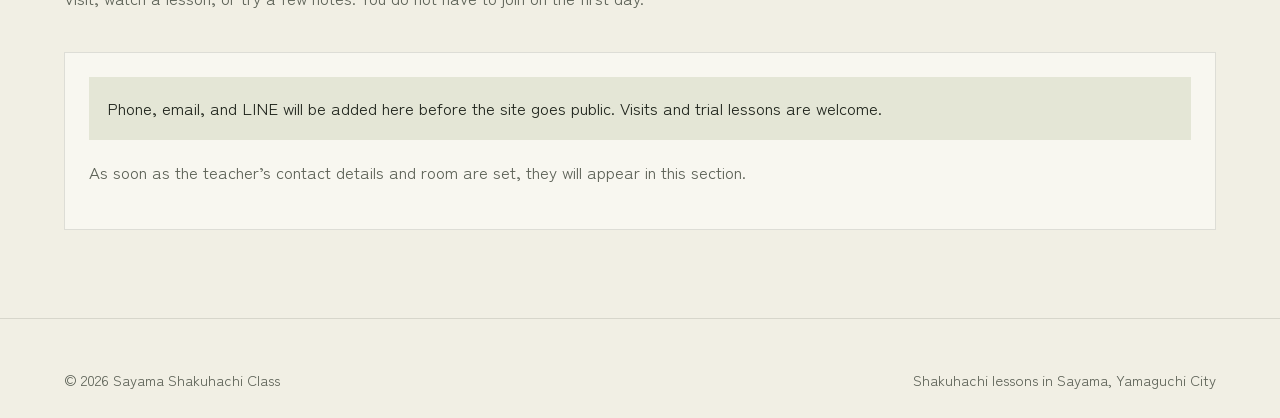
==== commit 1240d662: "Shift palette to muted moss and update lesson fees" ====
--- a/en/index.html
+++ b/en/index.html
@@ -6,7 +6,7 @@
     <title>Sayama Shakuhachi Class | Beginner-friendly lessons in Yamaguchi</title>
     <meta
       name="description"
-      content="A beginner-friendly shakuhachi class in Sayama, Yamaguchi City. Saturdays at 1:00 p.m., ¥4,000 a month. Handmade starter flutes from ¥5,000. Play at local festivals and cultural exchanges."
+      content="A beginner-friendly shakuhachi class in Sayama, Yamaguchi City. Saturdays at 1:00 p.m., group practice ¥4,000 a month. Handmade starter flutes from ¥5,000. Play at local festivals and cultural exchanges."
     />
     <link rel="canonical" href="./" />
     <link rel="alternate" hreflang="en" href="./" />
@@ -15,7 +15,7 @@
     <meta property="og:title" content="Sayama Shakuhachi Class | Yamaguchi City" />
     <meta
       property="og:description"
-      content="Beginner-friendly shakuhachi lessons in Sayama, Yamaguchi City. Saturdays at 1:00 p.m., ¥4,000 a month."
+      content="Beginner-friendly shakuhachi lessons in Sayama, Yamaguchi City. Saturdays at 1:00 p.m., group practice ¥4,000 a month."
     />
     <meta property="og:locale" content="en_US" />
     <meta property="og:image" content="../img/hero.jpg" />
@@ -115,7 +115,7 @@
           <div class="section-head">
             <p class="section-kicker">LESSONS</p>
             <h2>Lesson details</h2>
-            <p class="muted">Saturday afternoons, at a monthly fee meant to be easy to keep up.</p>
+            <p class="muted">Saturday afternoons, at a group practice fee meant to be easy to keep up.</p>
           </div>
           <dl class="facts">
             <div class="fact">
@@ -123,12 +123,12 @@
               <dd>Saturdays, 1:00 p.m.</dd>
             </div>
             <div class="fact">
-              <dt>Monthly</dt>
-              <dd>¥4,000</dd>
+              <dt>Group practice</dt>
+              <dd>¥4,000 / month</dd>
             </div>
             <div class="fact">
               <dt>Private lesson</dt>
-              <dd>¥1,000 / session</dd>
+              <dd>¥2,000 / session</dd>
             </div>
             <div class="fact">
               <dt>Where</dt>
--- a/css/style.css
+++ b/css/style.css
@@ -1,16 +1,16 @@
 :root {
-  --paper: #f6f1e7;
-  --paper-2: #efe7d8;
-  --ink: #1c1915;
-  --ink-soft: #5a5348;
-  --line: rgba(28, 25, 21, 0.12);
-  --indigo: #243248;
-  --indigo-deep: #182233;
-  --bamboo: #6d7f54;
-  --vermillion: #a33b2b;
-  --gold: #b08d57;
-  --white: #fffcf7;
-  --shadow: 0 18px 40px rgba(28, 25, 21, 0.12);
+  --paper: #f1efe4;
+  --paper-2: #e4e6d6;
+  --ink: #1f241c;
+  --ink-soft: #5c6156;
+  --line: rgba(31, 36, 28, 0.12);
+  --indigo: #2e3b2c;
+  --indigo-deep: #1c261a;
+  --bamboo: #5f7250;
+  --vermillion: #5a6b42;
+  --gold: #8a7e52;
+  --white: #f8f7f0;
+  --shadow: 0 18px 40px rgba(31, 36, 28, 0.12);
   --serif: "Shippori Mincho", "Hiragino Mincho ProN", "Yu Mincho", serif;
   --sans: "Zen Kaku Gothic New", "Hiragino Sans", "Yu Gothic", sans-serif;
   --safe-top: env(safe-area-inset-top, 0px);
@@ -97,7 +97,7 @@
   gap: 1rem;
   min-height: var(--header);
   padding: calc(0.7rem + var(--safe-top)) max(1.25rem, var(--safe-right)) 0.7rem max(1.25rem, var(--safe-left));
-  background: rgba(246, 241, 231, 0.88);
+  background: rgba(241, 239, 228, 0.88);
   backdrop-filter: blur(14px);
   border-bottom: 1px solid transparent;
 }
@@ -208,9 +208,9 @@
   inset: 0;
   background: linear-gradient(
     180deg,
-    rgba(24, 34, 51, 0.18) 0%,
-    rgba(24, 34, 51, 0.28) 42%,
-    rgba(24, 34, 51, 0.86) 100%
+    rgba(28, 38, 26, 0.18) 0%,
+    rgba(28, 38, 26, 0.28) 42%,
+    rgba(28, 38, 26, 0.86) 100%
   );
 }
 
@@ -293,13 +293,13 @@
 }
 
 .button-ghost {
-  border-color: rgba(255, 252, 247, 0.55);
+  border-color: rgba(248, 247, 240, 0.55);
   color: var(--white);
 }
 
 .button-ghost:hover {
   color: var(--white);
-  background: rgba(255, 252, 247, 0.08);
+  background: rgba(248, 247, 240, 0.08);
 }
 
 .button-on-paper {
